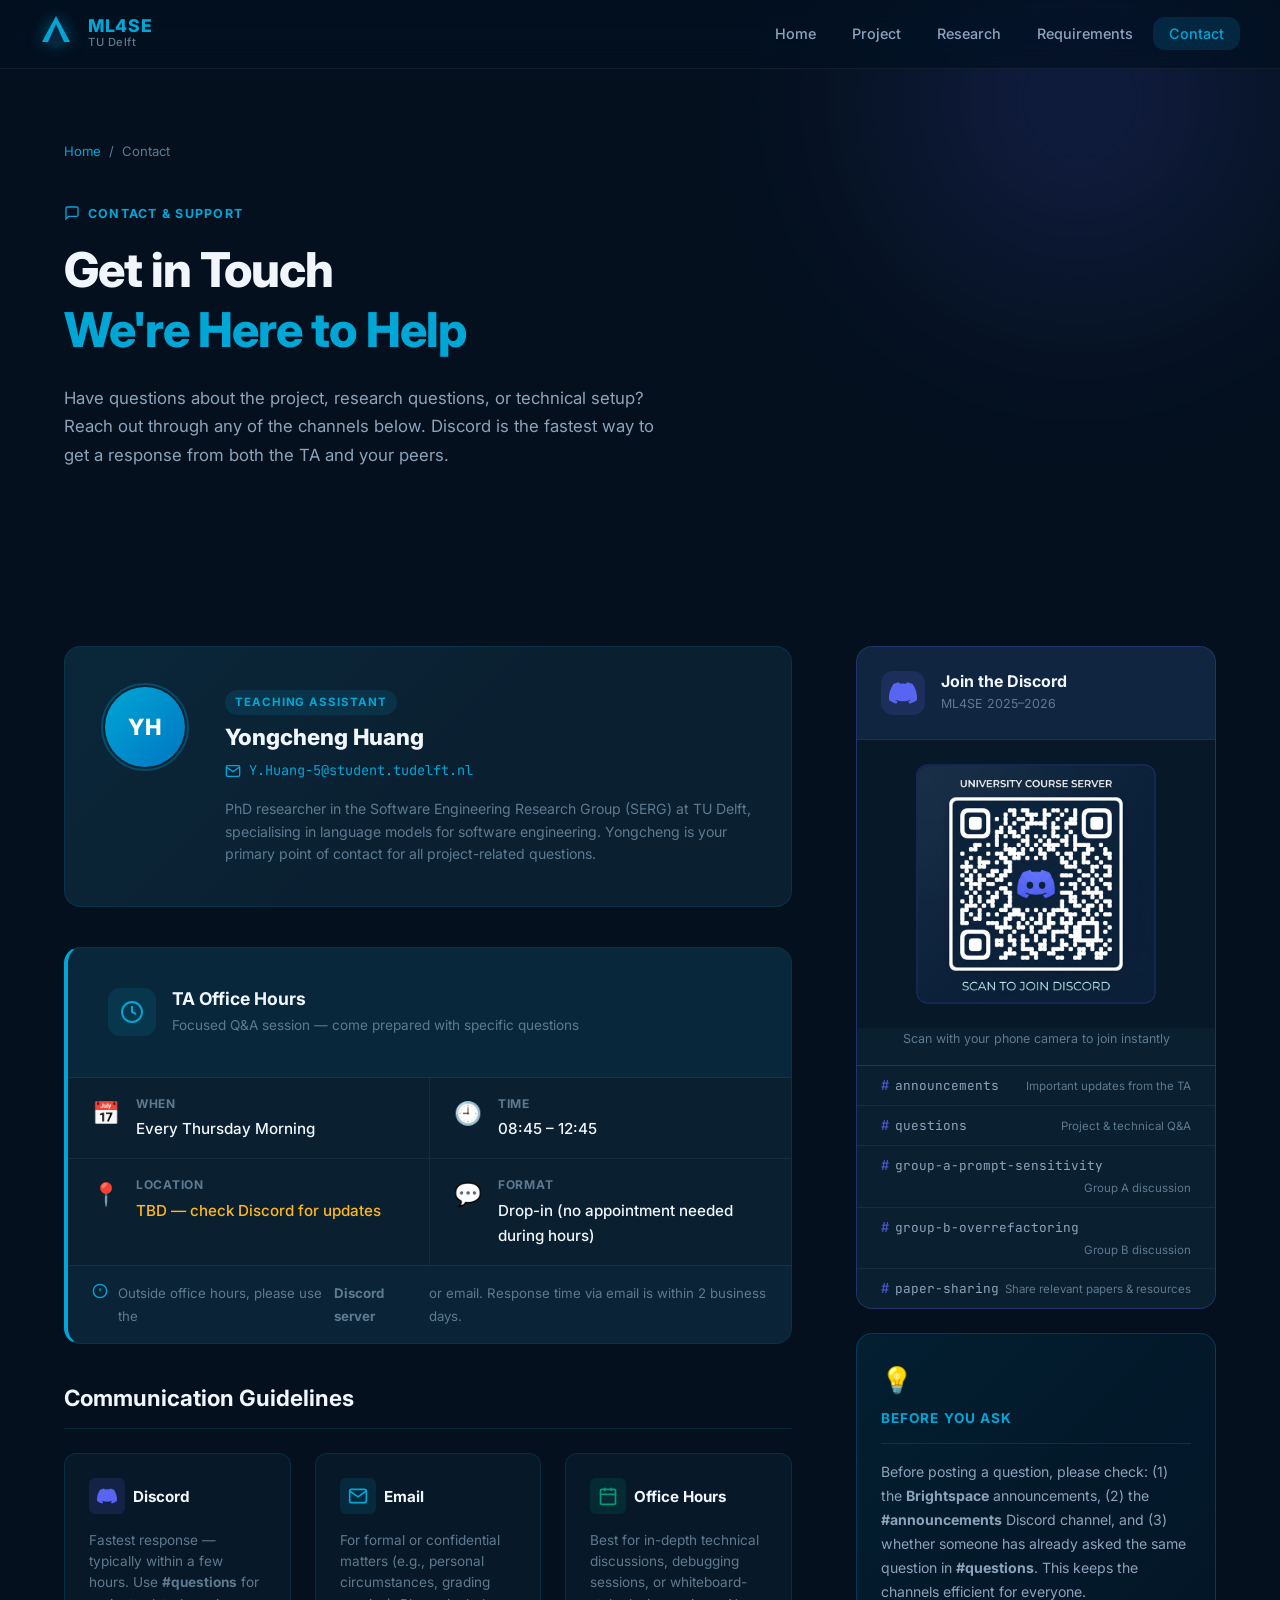
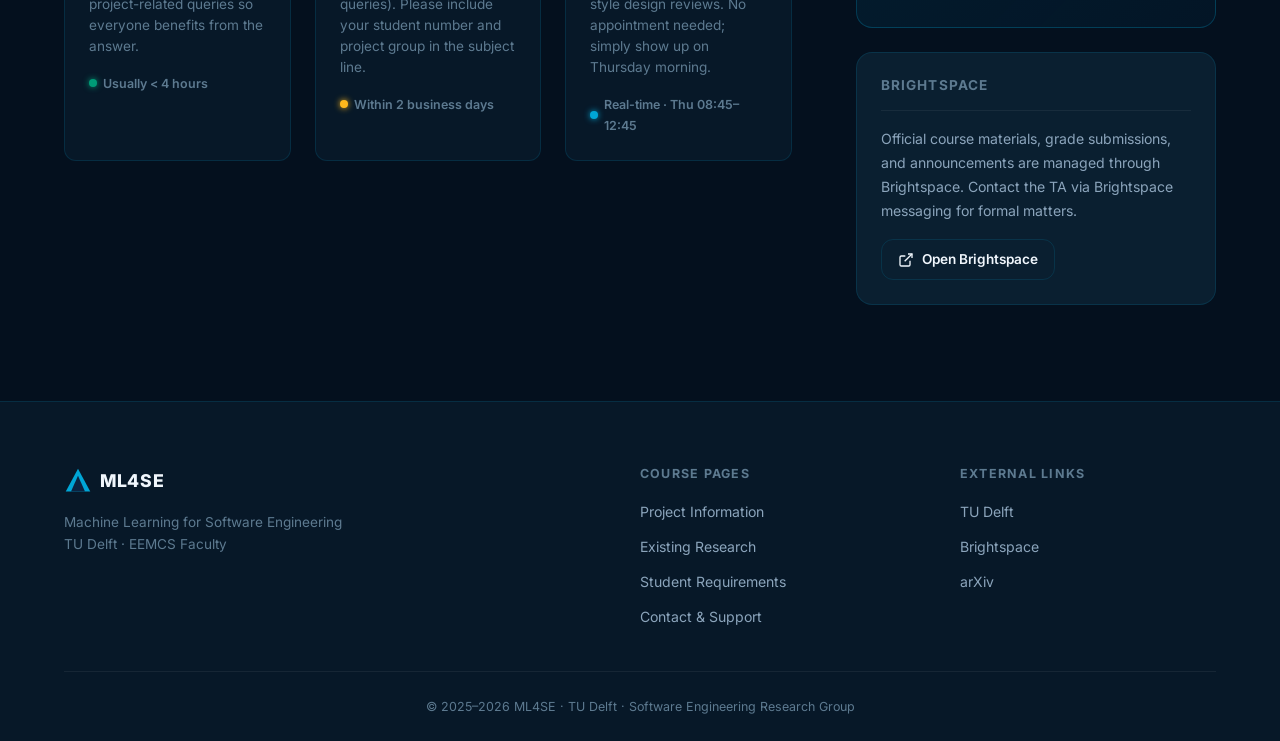
==== contact.html @ 3716a341 "modify project details Add detailed information to the projects." ====
<!DOCTYPE html>
<html lang="en">

<head>
    <meta charset="UTF-8" />
    <meta name="viewport" content="width=device-width, initial-scale=1.0" />
    <title>Contact & Support – ML4SE | TU Delft</title>
    <meta name="description"
        content="Contact information for the ML4SE course TA at TU Delft. Office hours, Discord community, and support channels." />
    <link rel="preconnect" href="https://fonts.googleapis.com" />
    <link rel="preconnect" href="https://fonts.gstatic.com" crossorigin />
    <link
        href="https://fonts.googleapis.com/css2?family=Inter:wght@300;400;500;600;700;800&family=JetBrains+Mono:wght@400;500&display=swap"
        rel="stylesheet" />
    <link rel="stylesheet" href="style.css" />
</head>

<body>

    <!-- Navigation -->
    <nav class="navbar" id="navbar">
        <div class="nav-container">
            <a href="index.html" class="nav-brand">
                <div class="nav-logo">
                    <svg width="32" height="32" viewBox="0 0 32 32" fill="none">
                        <polygon points="16,2 30,28 2,28" fill="#00A6D6" />
                        <polygon points="16,10 24,28 8,28" fill="#0C2340" />
                    </svg>
                </div>
                <div class="nav-brand-text">
                    <span class="nav-title">ML4SE</span>
                    <span class="nav-subtitle">TU Delft</span>
                </div>
            </a>
            <ul class="nav-links">
                <li><a href="index.html" class="nav-link" id="nav-home">Home</a></li>
                <li><a href="project.html" class="nav-link" id="nav-project">Project</a></li>
                <li><a href="research.html" class="nav-link" id="nav-research">Research</a></li>
                <li><a href="requirements.html" class="nav-link" id="nav-requirements">Requirements</a></li>
                <li><a href="contact.html" class="nav-link active" id="nav-contact">Contact</a></li>
            </ul>
            <button class="nav-toggle" id="navToggle" aria-label="Toggle navigation">
                <span></span><span></span><span></span>
            </button>
        </div>
    </nav>

    <!-- Page Hero -->
    <section class="page-hero page-hero-contact">
        <div class="page-hero-bg">
            <div class="hero-glow hero-glow-1"></div>
        </div>
        <div class="container">
            <div class="breadcrumb">
                <a href="index.html">Home</a>
                <span>/</span>
                <span>Contact</span>
            </div>
            <div class="page-hero-content">
                <div class="page-hero-tag">
                    <svg width="16" height="16" viewBox="0 0 24 24" fill="none" stroke="currentColor" stroke-width="2">
                        <path d="M21 15a2 2 0 0 1-2 2H7l-4 4V5a2 2 0 0 1 2-2h14a2 2 0 0 1 2 2z" />
                    </svg>
                    Contact &amp; Support
                </div>
                <h1>Get in Touch<br /><span class="accent">We're Here to Help</span></h1>
                <p>Have questions about the project, research questions, or technical setup? Reach out through any of
                    the channels below. Discord is the fastest way to get a response from both the TA and your peers.
                </p>
            </div>
        </div>
    </section>

    <!-- Contact Content -->
    <section class="section">
        <div class="container">
            <div class="contact-layout">

                <!-- Left: TA Card + Discord -->
                <div class="contact-main">

                    <!-- TA Profile Card -->
                    <div class="ta-card" id="ta-card">
                        <div class="ta-card-inner">
                            <div class="ta-avatar" id="ta-avatar">
                                <span class="ta-avatar-initials">YH</span>
                                <div class="ta-avatar-ring"></div>
                            </div>
                            <div class="ta-info">
                                <div class="ta-role-badge">Teaching Assistant</div>
                                <h2 class="ta-name">Yongcheng Huang</h2>
                                <a href="mailto:Y.Huang-5@student.tudelft.nl" class="ta-email" id="ta-email">
                                    <svg width="16" height="16" viewBox="0 0 24 24" fill="none" stroke="currentColor"
                                        stroke-width="2">
                                        <path
                                            d="M4 4h16c1.1 0 2 .9 2 2v12c0 1.1-.9 2-2 2H4c-1.1 0-2-.9-2-2V6c0-1.1.9-2 2-2z" />
                                        <polyline points="22,6 12,13 2,6" />
                                    </svg>
                                    Y.Huang-5@student.tudelft.nl
                                </a>
                                <p class="ta-bio">PhD researcher in the Software Engineering Research Group (SERG) at TU
                                    Delft, specialising in language models for software engineering. Yongcheng is your
                                    primary point of contact for all project-related questions.</p>
                            </div>
                        </div>
                    </div>

                    <!-- Office Hours Block -->
                    <div class="office-hours-card" id="office-hours">
                        <div class="oh-header">
                            <div class="oh-icon">
                                <svg width="24" height="24" viewBox="0 0 24 24" fill="none" stroke="currentColor"
                                    stroke-width="2">
                                    <circle cx="12" cy="12" r="10" />
                                    <polyline points="12 6 12 12 16 14" />
                                </svg>
                            </div>
                            <div>
                                <h3>TA Office Hours</h3>
                                <p class="oh-subtitle">Focused Q&amp;A session — come prepared with specific questions
                                </p>
                            </div>
                        </div>
                        <div class="oh-details">
                            <div class="oh-detail-item" id="oh-day">
                                <div class="oh-detail-icon">📅</div>
                                <div class="oh-detail-body">
                                    <strong>When</strong>
                                    <span>Every Thursday Morning</span>
                                </div>
                            </div>
                            <div class="oh-detail-item" id="oh-time">
                                <div class="oh-detail-icon">🕘</div>
                                <div class="oh-detail-body">
                                    <strong>Time</strong>
                                    <span>08:45 – 12:45</span>
                                </div>
                            </div>
                            <div class="oh-detail-item" id="oh-location">
                                <div class="oh-detail-icon">📍</div>
                                <div class="oh-detail-body">
                                    <strong>Location</strong>
                                    <span class="oh-tbd">TBD — check Discord for updates</span>
                                </div>
                            </div>
                            <div class="oh-detail-item" id="oh-format">
                                <div class="oh-detail-icon">💬</div>
                                <div class="oh-detail-body">
                                    <strong>Format</strong>
                                    <span>Drop-in (no appointment needed during hours)</span>
                                </div>
                            </div>
                        </div>
                        <div class="oh-note">
                            <svg width="16" height="16" viewBox="0 0 24 24" fill="none" stroke="currentColor"
                                stroke-width="2">
                                <circle cx="12" cy="12" r="10" />
                                <line x1="12" y1="8" x2="12" y2="12" />
                                <line x1="12" y1="16" x2="12.01" y2="16" />
                            </svg>
                            Outside office hours, please use the <strong>Discord server</strong> or email. Response time
                            via email is within 2 business days.
                        </div>
                    </div>

                    <!-- Response Expectations -->
                    <div class="content-block" id="response-policy">
                        <h2>Communication Guidelines</h2>
                        <div class="comm-grid">
                            <div class="comm-item" id="comm-discord">
                                <div class="comm-item-header">
                                    <div class="comm-icon comm-icon-discord">
                                        <svg width="20" height="20" viewBox="0 0 24 24" fill="currentColor">
                                            <path
                                                d="M20.317 4.37a19.791 19.791 0 0 0-4.885-1.515.074.074 0 0 0-.079.037c-.21.375-.444.864-.608 1.25a18.27 18.27 0 0 0-5.487 0 12.64 12.64 0 0 0-.617-1.25.077.077 0 0 0-.079-.037A19.736 19.736 0 0 0 3.677 4.37a.07.07 0 0 0-.032.027C.533 9.046-.32 13.58.099 18.057a.082.082 0 0 0 .031.057 19.9 19.9 0 0 0 5.993 3.03.078.078 0 0 0 .084-.028 14.09 14.09 0 0 0 1.226-1.994.076.076 0 0 0-.041-.106 13.107 13.107 0 0 1-1.872-.892.077.077 0 0 1-.008-.128 10.2 10.2 0 0 0 .372-.292.074.074 0 0 1 .077-.01c3.928 1.793 8.18 1.793 12.062 0a.074.074 0 0 1 .078.01c.12.098.246.198.373.292a.077.077 0 0 1-.006.127 12.299 12.299 0 0 1-1.873.892.077.077 0 0 0-.041.107c.36.698.772 1.362 1.225 1.993a.076.076 0 0 0 .084.028 19.839 19.839 0 0 0 6.002-3.03.077.077 0 0 0 .032-.054c.5-5.177-.838-9.674-3.549-13.66a.061.061 0 0 0-.031-.03z" />
                                        </svg>
                                    </div>
                                    <h4>Discord</h4>
                                </div>
                                <p>Fastest response — typically within a few hours. Use <strong>#questions</strong> for
                                    project-related queries so everyone benefits from the answer.</p>
                                <div class="comm-response-time">
                                    <span class="response-dot response-dot-green"></span> Usually &lt; 4 hours
                                </div>
                            </div>
                            <div class="comm-item" id="comm-email">
                                <div class="comm-item-header">
                                    <div class="comm-icon comm-icon-email">
                                        <svg width="20" height="20" viewBox="0 0 24 24" fill="none"
                                            stroke="currentColor" stroke-width="2">
                                            <path
                                                d="M4 4h16c1.1 0 2 .9 2 2v12c0 1.1-.9 2-2 2H4c-1.1 0-2-.9-2-2V6c0-1.1.9-2 2-2z" />
                                            <polyline points="22,6 12,13 2,6" />
                                        </svg>
                                    </div>
                                    <h4>Email</h4>
                                </div>
                                <p>For formal or confidential matters (e.g., personal circumstances, grading queries).
                                    Please include your student number and project group in the subject line.</p>
                                <div class="comm-response-time">
                                    <span class="response-dot response-dot-yellow"></span> Within 2 business days
                                </div>
                            </div>
                            <div class="comm-item" id="comm-officehours">
                                <div class="comm-item-header">
                                    <div class="comm-icon comm-icon-office">
                                        <svg width="20" height="20" viewBox="0 0 24 24" fill="none"
                                            stroke="currentColor" stroke-width="2">
                                            <rect x="3" y="4" width="18" height="18" rx="2" ry="2" />
                                            <line x1="16" y1="2" x2="16" y2="6" />
                                            <line x1="8" y1="2" x2="8" y2="6" />
                                            <line x1="3" y1="10" x2="21" y2="10" />
                                        </svg>
                                    </div>
                                    <h4>Office Hours</h4>
                                </div>
                                <p>Best for in-depth technical discussions, debugging sessions, or whiteboard-style
                                    design reviews. No appointment needed; simply show up on Thursday morning.</p>
                                <div class="comm-response-time">
                                    <span class="response-dot response-dot-cyan"></span> Real-time · Thu 08:45–12:45
                                </div>
                            </div>
                        </div>
                    </div>

                </div>

                <!-- Right: Discord QR + Sidebar info -->
                <aside class="contact-sidebar">

                    <!-- Discord QR -->
                    <div class="discord-card" id="discord-card">
                        <div class="discord-card-header">
                            <div class="discord-logo-wrap">
                                <svg width="28" height="28" viewBox="0 0 24 24" fill="#5865F2">
                                    <path
                                        d="M20.317 4.37a19.791 19.791 0 0 0-4.885-1.515.074.074 0 0 0-.079.037c-.21.375-.444.864-.608 1.25a18.27 18.27 0 0 0-5.487 0 12.64 12.64 0 0 0-.617-1.25.077.077 0 0 0-.079-.037A19.736 19.736 0 0 0 3.677 4.37a.07.07 0 0 0-.032.027C.533 9.046-.32 13.58.099 18.057a.082.082 0 0 0 .031.057 19.9 19.9 0 0 0 5.993 3.03.078.078 0 0 0 .084-.028 14.09 14.09 0 0 0 1.226-1.994.076.076 0 0 0-.041-.106 13.107 13.107 0 0 1-1.872-.892.077.077 0 0 1-.008-.128 10.2 10.2 0 0 0 .372-.292.074.074 0 0 1 .077-.01c3.928 1.793 8.18 1.793 12.062 0a.074.074 0 0 1 .078.01c.12.098.246.198.373.292a.077.077 0 0 1-.006.127 12.299 12.299 0 0 1-1.873.892.077.077 0 0 0-.041.107c.36.698.772 1.362 1.225 1.993a.076.076 0 0 0 .084.028 19.839 19.839 0 0 0 6.002-3.03.077.077 0 0 0 .032-.054c.5-5.177-.838-9.674-3.549-13.66a.061.061 0 0 0-.031-.03z" />
                                </svg>
                            </div>
                            <div>
                                <h4>Join the Discord</h4>
                                <p>ML4SE 2025–2026</p>
                            </div>
                        </div>
                        <div class="discord-qr-wrap">
                            <img src="discord_qr.png" alt="Discord server QR code — scan to join the ML4SE community"
                                class="discord-qr-img" id="discord-qr" />
                        </div>
                        <p class="discord-qr-caption">Scan with your phone camera to join instantly</p>
                        <div class="discord-channels">
                            <div class="dc-channel" id="dc-announcements">
                                <span class="dc-hash">#</span>announcements
                                <span class="dc-desc">Important updates from the TA</span>
                            </div>
                            <div class="dc-channel" id="dc-questions">
                                <span class="dc-hash">#</span>questions
                                <span class="dc-desc">Project &amp; technical Q&amp;A</span>
                            </div>
                            <div class="dc-channel" id="dc-groupa">
                                <span class="dc-hash">#</span>group-a-prompt-sensitivity
                                <span class="dc-desc">Group A discussion</span>
                            </div>
                            <div class="dc-channel" id="dc-groupb">
                                <span class="dc-hash">#</span>group-b-overrefactoring
                                <span class="dc-desc">Group B discussion</span>
                            </div>
                            <div class="dc-channel" id="dc-papers">
                                <span class="dc-hash">#</span>paper-sharing
                                <span class="dc-desc">Share relevant papers &amp; resources</span>
                            </div>
                        </div>
                    </div>

                    <!-- Quick tips -->
                    <div class="sidebar-card sidebar-tip" id="contact-tip">
                        <div class="tip-icon">💡</div>
                        <h4>Before You Ask</h4>
                        <p>Before posting a question, please check: (1) the <strong>Brightspace</strong> announcements,
                            (2) the <strong>#announcements</strong> Discord channel, and (3) whether someone has already
                            asked the same question in <strong>#questions</strong>. This keeps the channels efficient
                            for everyone.</p>
                    </div>

                    <div class="sidebar-card" id="brightspace-card">
                        <h4>Brightspace</h4>
                        <p style="font-size:0.88rem; color:var(--text-secondary); margin-bottom: var(--spacing-md);">
                            Official course materials, grade submissions, and announcements are managed through
                            Brightspace. Contact the TA via Brightspace messaging for formal matters.</p>
                        <a href="https://brightspace.tudelft.nl" target="_blank" rel="noopener"
                            class="btn btn-secondary" style="display:inline-flex; font-size:0.85rem; padding: 8px 16px;"
                            id="brightspace-link">
                            <svg width="16" height="16" viewBox="0 0 24 24" fill="none" stroke="currentColor"
                                stroke-width="2">
                                <path d="M18 13v6a2 2 0 0 1-2 2H5a2 2 0 0 1-2-2V8a2 2 0 0 1 2-2h6" />
                                <polyline points="15 3 21 3 21 9" />
                                <line x1="10" y1="14" x2="21" y2="3" />
                            </svg>
                            Open Brightspace
                        </a>
                    </div>

                </aside>
            </div>
        </div>
    </section>

    <!-- Footer -->
    <footer class="footer">
        <div class="container">
            <div class="footer-grid">
                <div class="footer-brand">
                    <div class="footer-logo">
                        <svg width="28" height="28" viewBox="0 0 32 32" fill="none">
                            <polygon points="16,2 30,28 2,28" fill="#00A6D6" />
                            <polygon points="16,10 24,28 8,28" fill="#0C2340" />
                        </svg>
                        <span>ML4SE</span>
                    </div>
                    <p>Machine Learning for Software Engineering<br />TU Delft · EEMCS Faculty</p>
                </div>
                <div class="footer-links">
                    <h4>Course Pages</h4>
                    <ul>
                        <li><a href="project.html">Project Information</a></li>
                        <li><a href="research.html">Existing Research</a></li>
                        <li><a href="requirements.html">Student Requirements</a></li>
                        <li><a href="contact.html">Contact &amp; Support</a></li>
                    </ul>
                </div>
                <div class="footer-links">
                    <h4>External Links</h4>
                    <ul>
                        <li><a href="https://www.tudelft.nl" target="_blank" rel="noopener">TU Delft</a></li>
                        <li><a href="https://brightspace.tudelft.nl" target="_blank" rel="noopener">Brightspace</a></li>
                        <li><a href="https://arxiv.org" target="_blank" rel="noopener">arXiv</a></li>
                    </ul>
                </div>
            </div>
            <div class="footer-bottom">
                <p>© 2025–2026 ML4SE · TU Delft · Software Engineering Research Group</p>
            </div>
        </div>
    </footer>

    <script src="main.js"></script>
</body>

</html>
---- style.css ----
/* ===========================
   TU Delft ML4SE – style.css
   =========================== */

/* ── Design Tokens ─────────── */
:root {
  /* TU Delft Official Palette */
  --tudelft-cyan: #00A6D6;
  --tudelft-dark-blue: #0C2340;
  --tudelft-royal-blue: #0076C2;
  --tudelft-turquoise: #00B8C8;
  --tudelft-green: #009B77;
  --tudelft-red: #E03C31;
  --tudelft-yellow: #FFB81C;
  --tudelft-dark-grey: #5C5C5C;
  --tudelft-orange: #EC6842;

  /* UI Colours */
  --bg-primary: #04101e;
  --bg-secondary: #071828;
  --bg-card: #0a1f30;
  --bg-card-hover: #0e2840;
  --bg-alt: #061522;

  --border: rgba(0, 166, 214, 0.15);
  --border-light: rgba(255, 255, 255, 0.06);

  --text-primary: #f0f6fc;
  --text-secondary: #8ba4bb;
  --text-muted: #5d7a90;

  /* Shadows & Glows */
  --glow-cyan: 0 0 40px rgba(0, 166, 214, 0.25);
  --glow-blue: 0 0 30px rgba(0, 118, 194, 0.2);
  --shadow-card: 0 4px 32px rgba(0, 0, 0, 0.4);
  --shadow-hover: 0 8px 48px rgba(0, 0, 0, 0.5);

  /* Spacing */
  --spacing-xs: 4px;
  --spacing-sm: 8px;
  --spacing-md: 16px;
  --spacing-lg: 24px;
  --spacing-xl: 40px;
  --spacing-2xl: 64px;
  --spacing-3xl: 96px;

  /* Typography */
  --font-body: 'Inter', system-ui, sans-serif;
  --font-mono: 'JetBrains Mono', 'Fira Code', monospace;

  /* Transitions */
  --transition: 0.25s cubic-bezier(0.4, 0, 0.2, 1);
  --transition-slow: 0.4s cubic-bezier(0.4, 0, 0.2, 1);

  /* Border Radius */
  --radius-sm: 6px;
  --radius-md: 12px;
  --radius-lg: 16px;
  --radius-xl: 24px;
}

/* ── Reset ─────────────────── */
*,
*::before,
*::after {
  box-sizing: border-box;
  margin: 0;
  padding: 0;
}

html {
  scroll-behavior: smooth;
}

body {
  font-family: var(--font-body);
  background-color: var(--bg-primary);
  color: var(--text-primary);
  line-height: 1.7;
  -webkit-font-smoothing: antialiased;
  overflow-x: hidden;
}

h1,
h2,
h3,
h4,
h5 {
  font-weight: 700;
  line-height: 1.25;
  color: var(--text-primary);
}

p {
  color: var(--text-secondary);
  margin-bottom: 1rem;
}

p:last-child {
  margin-bottom: 0;
}

a {
  color: var(--tudelft-cyan);
  text-decoration: none;
  transition: color var(--transition);
}

a:hover {
  color: var(--tudelft-turquoise);
}

code {
  font-family: var(--font-mono);
  background: rgba(0, 166, 214, 0.12);
  border: 1px solid rgba(0, 166, 214, 0.2);
  padding: 2px 6px;
  border-radius: var(--radius-sm);
  font-size: 0.85em;
  color: var(--tudelft-cyan);
}

img {
  max-width: 100%;
  display: block;
}

/* ── Layout Utilities ───────── */
.container {
  max-width: 1200px;
  margin: 0 auto;
  padding: 0 var(--spacing-lg);
}

.section {
  padding: var(--spacing-3xl) 0;
}

.section-alt {
  background: var(--bg-alt);
}

.section-header {
  text-align: center;
  margin-bottom: var(--spacing-2xl);
}

.section-header h2 {
  font-size: clamp(1.6rem, 3vw, 2.2rem);
  margin-bottom: var(--spacing-sm);
}

.section-header p {
  font-size: 1.05rem;
  max-width: 520px;
  margin: 0 auto;
}

.section-tag {
  display: inline-block;
  text-transform: uppercase;
  letter-spacing: 0.1em;
  font-size: 0.75rem;
  font-weight: 600;
  color: var(--tudelft-cyan);
  margin-bottom: var(--spacing-sm);
}

.accent {
  color: var(--tudelft-cyan);
}

/* ── Navbar ─────────────────── */
.navbar {
  position: fixed;
  top: 0;
  left: 0;
  right: 0;
  z-index: 1000;
  padding: 0 var(--spacing-lg);
  background: rgba(4, 16, 30, 0.7);
  backdrop-filter: blur(16px) saturate(1.4);
  border-bottom: 1px solid var(--border-light);
  transition: background var(--transition), box-shadow var(--transition);
}

.navbar.scrolled {
  background: rgba(4, 16, 30, 0.95);
  box-shadow: 0 2px 24px rgba(0, 0, 0, 0.4);
}

.nav-container {
  max-width: 1200px;
  margin: 0 auto;
  display: flex;
  align-items: center;
  justify-content: space-between;
  height: 68px;
}

.nav-brand {
  display: flex;
  align-items: center;
  gap: var(--spacing-md);
  text-decoration: none;
}

.nav-logo svg {
  filter: drop-shadow(0 0 8px rgba(0, 166, 214, 0.5));
}

.nav-brand-text {
  display: flex;
  flex-direction: column;
}

.nav-title {
  font-size: 1.1rem;
  font-weight: 800;
  color: var(--tudelft-cyan);
  letter-spacing: 0.04em;
  line-height: 1;
}

.nav-subtitle {
  font-size: 0.7rem;
  font-weight: 500;
  color: var(--text-muted);
  letter-spacing: 0.05em;
  line-height: 1.4;
}

.nav-links {
  display: flex;
  align-items: center;
  gap: var(--spacing-xs);
  list-style: none;
}

.nav-link {
  padding: 8px 16px;
  border-radius: var(--radius-md);
  font-size: 0.9rem;
  font-weight: 500;
  color: var(--text-secondary);
  transition: all var(--transition);
  text-decoration: none;
  position: relative;
}

.nav-link:hover {
  color: var(--text-primary);
  background: rgba(0, 166, 214, 0.1);
}

.nav-link.active {
  color: var(--tudelft-cyan);
  background: rgba(0, 166, 214, 0.15);
}

.nav-toggle {
  display: none;
  flex-direction: column;
  gap: 5px;
  background: none;
  border: none;
  cursor: pointer;
  padding: 4px;
}

.nav-toggle span {
  display: block;
  width: 24px;
  height: 2px;
  background: var(--text-primary);
  border-radius: 2px;
  transition: all var(--transition);
}

/* ── Hero Section ───────────── */
.hero {
  position: relative;
  min-height: 100vh;
  display: flex;
  align-items: center;
  padding: 120px 0 80px;
  overflow: hidden;
}

.hero-bg {
  position: absolute;
  inset: 0;
  pointer-events: none;
}

.hero-grid {
  position: absolute;
  inset: 0;
  background-image:
    linear-gradient(rgba(0, 166, 214, 0.04) 1px, transparent 1px),
    linear-gradient(90deg, rgba(0, 166, 214, 0.04) 1px, transparent 1px);
  background-size: 48px 48px;
  mask-image: radial-gradient(ellipse 80% 80% at 50% 50%, black 30%, transparent 100%);
}

.hero-glow {
  position: absolute;
  border-radius: 50%;
  filter: blur(80px);
  opacity: 0.35;
  animation: heroFloat 8s ease-in-out infinite;
}

.hero-glow-1 {
  width: 600px;
  height: 600px;
  background: radial-gradient(circle, var(--tudelft-cyan), transparent 70%);
  top: -200px;
  right: -100px;
}

.hero-glow-2 {
  width: 400px;
  height: 400px;
  background: radial-gradient(circle, var(--tudelft-royal-blue), transparent 70%);
  bottom: 0;
  left: -100px;
  animation-delay: -4s;
}

@keyframes heroFloat {

  0%,
  100% {
    transform: translateY(0) scale(1);
  }

  50% {
    transform: translateY(-30px) scale(1.05);
  }
}

/* Hero inner row – text left, code window right */
.hero-inner {
  position: relative;
  z-index: 2;
  width: 100%;
  max-width: 1200px;
  margin: 0 auto;
  padding: 0 var(--spacing-lg);
  display: flex;
  align-items: center;
  gap: var(--spacing-2xl);
}

.hero-content {
  flex: 0 0 auto;
  width: min(520px, 50%);
  position: relative;
  z-index: 2;
}

.hero-badge {
  display: inline-flex;
  align-items: center;
  gap: 8px;
  padding: 6px 14px;
  border-radius: 100px;
  border: 1px solid var(--border);
  background: rgba(0, 166, 214, 0.08);
  font-size: 0.8rem;
  font-weight: 500;
  color: var(--tudelft-cyan);
  margin-bottom: var(--spacing-lg);
}

.badge-dot {
  width: 6px;
  height: 6px;
  border-radius: 50%;
  background: var(--tudelft-cyan);
  box-shadow: 0 0 6px var(--tudelft-cyan);
  animation: pulse 2s infinite;
}

@keyframes pulse {

  0%,
  100% {
    opacity: 1;
    transform: scale(1);
  }

  50% {
    opacity: 0.6;
    transform: scale(1.3);
  }
}

.hero-title {
  font-size: clamp(2.4rem, 5vw, 3.6rem);
  font-weight: 800;
  line-height: 1.1;
  margin-bottom: var(--spacing-lg);
  letter-spacing: -0.02em;
}

.hero-title-accent {
  background: linear-gradient(135deg, var(--tudelft-cyan) 0%, var(--tudelft-turquoise) 100%);
  -webkit-background-clip: text;
  -webkit-text-fill-color: transparent;
  background-clip: text;
}

.hero-desc {
  font-size: 1.1rem;
  color: var(--text-secondary);
  margin-bottom: var(--spacing-xl);
  line-height: 1.8;
}

.hero-desc strong {
  color: var(--text-primary);
}

.hero-actions {
  display: flex;
  gap: var(--spacing-md);
  flex-wrap: wrap;
}

/* Buttons */
.btn {
  display: inline-flex;
  align-items: center;
  gap: 8px;
  padding: 12px 24px;
  border-radius: var(--radius-md);
  font-size: 0.9rem;
  font-weight: 600;
  cursor: pointer;
  border: none;
  transition: all var(--transition);
  text-decoration: none;
}

.btn-primary {
  background: var(--tudelft-cyan);
  color: var(--tudelft-dark-blue);
}

.btn-primary:hover {
  background: var(--tudelft-turquoise);
  color: var(--tudelft-dark-blue);
  box-shadow: 0 4px 20px rgba(0, 166, 214, 0.4);
  transform: translateY(-2px);
}

.btn-secondary {
  background: transparent;
  color: var(--text-primary);
  border: 1px solid var(--border);
}

.btn-secondary:hover {
  border-color: var(--tudelft-cyan);
  color: var(--tudelft-cyan);
  background: rgba(0, 166, 214, 0.08);
  transform: translateY(-2px);
}

/* Hero Visual */
.hero-visual {
  flex: 1 1 auto;
  min-width: 0;
  max-width: 520px;
  position: relative;
  z-index: 2;
}

.code-window {
  background: var(--bg-card);
  border: 1px solid var(--border);
  border-radius: var(--radius-lg);
  overflow: hidden;
  box-shadow: var(--shadow-card), var(--glow-cyan);
  animation: codeFloat 6s ease-in-out infinite;
}

@keyframes codeFloat {

  0%,
  100% {
    transform: translateY(0);
  }

  50% {
    transform: translateY(-12px);
  }
}

.code-header {
  display: flex;
  align-items: center;
  gap: 8px;
  padding: 12px 16px;
  background: rgba(0, 0, 0, 0.3);
  border-bottom: 1px solid var(--border-light);
}

.dot {
  width: 10px;
  height: 10px;
  border-radius: 50%;
}

.dot.red {
  background: #E03C31;
}

.dot.yellow {
  background: #FFB81C;
}

.dot.green {
  background: #009B77;
}

.code-title {
  font-family: var(--font-mono);
  font-size: 0.78rem;
  color: var(--text-muted);
  margin-left: 4px;
}

.code-body {
  font-family: var(--font-mono);
  font-size: 0.82rem;
  padding: var(--spacing-lg);
  line-height: 1.8;
  color: var(--text-secondary);
  white-space: pre;
  overflow-x: auto;
}

.code-body .kw {
  color: #79c0ff;
}

.code-body .fn {
  color: #d2a8ff;
}

.code-body .cls {
  color: #ffa657;
}

.code-body .str {
  color: #a5d6a7;
}

.code-body .comment {
  color: #6e7f8d;
  font-style: italic;
}

.hero-scroll {
  position: absolute;
  bottom: 40px;
  left: 50%;
  transform: translateX(-50%);
  display: flex;
  flex-direction: column;
  align-items: center;
  gap: 8px;
  font-size: 0.75rem;
  color: var(--text-muted);
  z-index: 2;
  opacity: 0;
  animation: fadeInUp 1s 1.5s forwards;
}

@keyframes fadeInUp {
  from {
    opacity: 0;
    transform: translateX(-50%) translateY(10px);
  }

  to {
    opacity: 1;
    transform: translateX(-50%) translateY(0);
  }
}

.scroll-arrow {
  width: 1px;
  height: 32px;
  background: linear-gradient(to bottom, var(--tudelft-cyan), transparent);
  animation: arrowBounce 1.5s ease-in-out infinite;
}

@keyframes arrowBounce {

  0%,
  100% {
    transform: translateY(0);
    opacity: 1;
  }

  50% {
    transform: translateY(6px);
    opacity: 0.5;
  }
}

/* ── Cards Grid ─────────────── */
.cards-grid {
  display: grid;
  grid-template-columns: repeat(3, 1fr);
  gap: var(--spacing-lg);
}

.card {
  background: var(--bg-card);
  border: 1px solid var(--border);
  border-radius: var(--radius-lg);
  padding: var(--spacing-xl);
  display: flex;
  flex-direction: column;
  gap: var(--spacing-lg);
  text-decoration: none;
  color: inherit;
  transition: all var(--transition);
  position: relative;
  overflow: hidden;
}

.card::before {
  content: '';
  position: absolute;
  inset: 0;
  background: linear-gradient(135deg, rgba(0, 166, 214, 0.05) 0%, transparent 60%);
  opacity: 0;
  transition: opacity var(--transition);
}

.card-hover:hover {
  border-color: rgba(0, 166, 214, 0.4);
  transform: translateY(-4px);
  box-shadow: var(--shadow-hover), 0 0 30px rgba(0, 166, 214, 0.15);
}

.card-hover:hover::before {
  opacity: 1;
}

.card-icon {
  width: 56px;
  height: 56px;
  border-radius: var(--radius-md);
  display: flex;
  align-items: center;
  justify-content: center;
  flex-shrink: 0;
}

.card-icon-cyan {
  background: rgba(0, 166, 214, 0.15);
  color: var(--tudelft-cyan);
}

.card-icon-blue {
  background: rgba(0, 118, 194, 0.15);
  color: var(--tudelft-royal-blue);
}

.card-icon-green {
  background: rgba(0, 155, 119, 0.15);
  color: var(--tudelft-green);
}

.card-content h3 {
  font-size: 1.15rem;
  margin-bottom: 8px;
}

.card-content p {
  color: var(--text-secondary);
  font-size: 0.9rem;
}

.card-arrow {
  margin-top: auto;
  color: var(--text-muted);
  transition: all var(--transition);
}

.card:hover .card-arrow {
  color: var(--tudelft-cyan);
  transform: translateX(4px);
}

/* ── Stats Banner ───────────── */
.stats-banner {
  background: linear-gradient(135deg, var(--tudelft-dark-blue) 0%, rgba(0, 118, 194, 0.5) 100%);
  border-top: 1px solid var(--border);
  border-bottom: 1px solid var(--border);
  padding: var(--spacing-xl) 0;
}

.stats-grid {
  display: flex;
  align-items: center;
  justify-content: center;
  gap: var(--spacing-2xl);
}

.stat-item {
  text-align: center;
}

.stat-num {
  font-size: clamp(1.8rem, 4vw, 2.8rem);
  font-weight: 800;
  color: var(--tudelft-cyan);
  font-family: var(--font-mono);
  line-height: 1;
  margin-bottom: 4px;
}

.stat-label {
  font-size: 0.8rem;
  font-weight: 500;
  color: var(--text-muted);
  text-transform: uppercase;
  letter-spacing: 0.08em;
}

.stat-divider {
  width: 1px;
  height: 48px;
  background: var(--border);
}

/* ── About Section ──────────── */
.about-grid {
  display: grid;
  grid-template-columns: 1fr 1fr;
  gap: var(--spacing-2xl);
  align-items: center;
}

.about-text h2 {
  font-size: clamp(1.6rem, 3vw, 2.2rem);
  margin-bottom: var(--spacing-lg);
}

.about-highlights {
  display: flex;
  flex-direction: column;
  gap: var(--spacing-lg);
  margin-top: var(--spacing-xl);
}

.highlight-item {
  display: flex;
  gap: var(--spacing-md);
  align-items: flex-start;
}

.highlight-icon {
  font-size: 1.4rem;
  flex-shrink: 0;
}

.highlight-item strong {
  display: block;
  margin-bottom: 2px;
  color: var(--text-primary);
}

.highlight-item p {
  font-size: 0.9rem;
  margin: 0;
  color: var(--text-muted);
}

.pipeline-card {
  background: var(--bg-card);
  border: 1px solid var(--border);
  border-radius: var(--radius-lg);
  padding: var(--spacing-xl);
  box-shadow: var(--glow-cyan);
}

.pipeline-title {
  font-size: 0.75rem;
  font-weight: 700;
  text-transform: uppercase;
  letter-spacing: 0.1em;
  color: var(--tudelft-cyan);
  margin-bottom: var(--spacing-lg);
}

.pipeline-steps {
  display: flex;
  flex-direction: column;
  gap: 0;
}

.pipeline-step {
  display: flex;
  align-items: center;
  gap: var(--spacing-md);
  padding: 14px var(--spacing-md);
  border-radius: var(--radius-md);
  transition: background var(--transition);
}

.pipeline-step:hover {
  background: rgba(0, 166, 214, 0.07);
}

.step-num {
  font-family: var(--font-mono);
  font-size: 1.2rem;
  font-weight: 700;
  color: var(--tudelft-cyan);
  width: 36px;
  flex-shrink: 0;
}

.step-content {
  display: flex;
  flex-direction: column;
  gap: 2px;
}

.step-content strong {
  font-size: 0.95rem;
  color: var(--text-primary);
}

.step-content span {
  font-size: 0.82rem;
  color: var(--text-muted);
}

.pipeline-arrow {
  text-align: center;
  color: var(--text-muted);
  font-size: 1.2rem;
  padding: 2px 0 2px 52px;
  line-height: 1;
}

/* ── Page Hero ──────────────── */
.page-hero {
  padding: 140px 0 80px;
  position: relative;
  overflow: hidden;
}

.page-hero-bg {
  position: absolute;
  inset: 0;
  pointer-events: none;
}

.page-hero-project .hero-glow-1 {
  background: radial-gradient(circle, var(--tudelft-cyan), transparent 70%);
  top: -200px;
  right: -100px;
  opacity: 0.3;
}

.page-hero-research .hero-glow-1 {
  background: radial-gradient(circle, var(--tudelft-royal-blue), transparent 70%);
  top: -200px;
  right: -100px;
  opacity: 0.3;
}

.page-hero-requirements .hero-glow-1 {
  background: radial-gradient(circle, var(--tudelft-green), transparent 70%);
  top: -200px;
  right: -100px;
  opacity: 0.25;
}

.page-hero-contact .hero-glow-1 {
  background: radial-gradient(circle, #5865F2, transparent 70%);
  top: -200px;
  right: -100px;
  opacity: 0.2;
}

/* ── Contact Layout ─────────── */
.contact-layout {
  display: grid;
  grid-template-columns: 1fr 360px;
  gap: var(--spacing-2xl);
  align-items: flex-start;
}

.contact-main {
  display: flex;
  flex-direction: column;
  gap: var(--spacing-xl);
}

.contact-sidebar {
  display: flex;
  flex-direction: column;
  gap: var(--spacing-lg);
  position: sticky;
  top: 100px;
}

/* ── TA Card ─────────────────── */
.ta-card {
  background: var(--bg-card);
  border: 1px solid var(--border);
  border-radius: var(--radius-lg);
  padding: var(--spacing-xl);
  position: relative;
  overflow: hidden;
}

.ta-card::before {
  content: '';
  position: absolute;
  inset: 0;
  background: linear-gradient(135deg, rgba(0, 166, 214, 0.06) 0%, transparent 60%);
  pointer-events: none;
}

.ta-card-inner {
  display: flex;
  gap: var(--spacing-xl);
  align-items: flex-start;
  position: relative;
}

.ta-avatar {
  width: 80px;
  height: 80px;
  border-radius: 50%;
  background: linear-gradient(135deg, var(--tudelft-cyan), var(--tudelft-royal-blue));
  display: flex;
  align-items: center;
  justify-content: center;
  flex-shrink: 0;
  position: relative;
}

.ta-avatar-initials {
  font-size: 1.4rem;
  font-weight: 800;
  color: #fff;
  letter-spacing: 0.05em;
}

.ta-avatar-ring {
  position: absolute;
  inset: -4px;
  border-radius: 50%;
  border: 2px solid rgba(0, 166, 214, 0.3);
  animation: pulse-ring 3s ease-in-out infinite;
}

@keyframes pulse-ring {

  0%,
  100% {
    opacity: 0.3;
    transform: scale(1);
  }

  50% {
    opacity: 0.7;
    transform: scale(1.05);
  }
}

.ta-role-badge {
  display: inline-block;
  padding: 3px 10px;
  border-radius: 100px;
  background: rgba(0, 166, 214, 0.12);
  color: var(--tudelft-cyan);
  font-size: 0.72rem;
  font-weight: 700;
  text-transform: uppercase;
  letter-spacing: 0.08em;
  margin-bottom: var(--spacing-sm);
}

.ta-name {
  font-size: 1.4rem;
  font-weight: 800;
  margin-bottom: var(--spacing-sm);
  color: var(--text-primary);
}

.ta-email {
  display: inline-flex;
  align-items: center;
  gap: 8px;
  font-family: var(--font-mono);
  font-size: 0.85rem;
  color: var(--tudelft-cyan);
  margin-bottom: var(--spacing-md);
  transition: color var(--transition);
}

.ta-email:hover {
  color: var(--tudelft-light-cyan);
}

.ta-bio {
  font-size: 0.88rem;
  color: var(--text-muted);
  line-height: 1.6;
  margin: 0;
}

/* ── Office Hours Card ─────── */
.office-hours-card {
  background: var(--bg-card);
  border: 1px solid var(--border);
  border-left: 4px solid var(--tudelft-cyan);
  border-radius: var(--radius-lg);
  overflow: hidden;
}

.oh-header {
  display: flex;
  gap: var(--spacing-md);
  align-items: flex-start;
  padding: var(--spacing-xl);
  background: rgba(0, 166, 214, 0.06);
  border-bottom: 1px solid var(--border-light);
}

.oh-icon {
  width: 48px;
  height: 48px;
  border-radius: var(--radius-md);
  background: rgba(0, 166, 214, 0.12);
  color: var(--tudelft-cyan);
  display: flex;
  align-items: center;
  justify-content: center;
  flex-shrink: 0;
}

.oh-header h3 {
  font-size: 1.1rem;
  margin-bottom: 4px;
}

.oh-subtitle {
  font-size: 0.85rem;
  color: var(--text-muted);
  margin: 0;
}

.oh-details {
  display: grid;
  grid-template-columns: 1fr 1fr;
  gap: 1px;
  background: var(--border-light);
}

.oh-detail-item {
  display: flex;
  gap: var(--spacing-md);
  align-items: flex-start;
  padding: var(--spacing-md) var(--spacing-lg);
  background: var(--bg-card);
}

.oh-detail-icon {
  font-size: 1.4rem;
  flex-shrink: 0;
}

.oh-detail-body {
  display: flex;
  flex-direction: column;
  gap: 2px;
}

.oh-detail-body strong {
  font-size: 0.75rem;
  font-weight: 700;
  text-transform: uppercase;
  letter-spacing: 0.06em;
  color: var(--text-muted);
}

.oh-detail-body span {
  font-size: 0.95rem;
  color: var(--text-primary);
  font-weight: 500;
}

.oh-tbd {
  color: var(--tudelft-yellow) !important;
}

.oh-note {
  display: flex;
  gap: 10px;
  align-items: flex-start;
  padding: var(--spacing-md) var(--spacing-lg);
  font-size: 0.83rem;
  color: var(--text-muted);
  background: rgba(0, 166, 214, 0.03);
  border-top: 1px solid var(--border-light);
}

.oh-note svg {
  flex-shrink: 0;
  color: var(--tudelft-cyan);
  margin-top: 1px;
}

/* ── Comm Grid ───────────── */
.comm-grid {
  display: grid;
  grid-template-columns: repeat(3, 1fr);
  gap: var(--spacing-lg);
  margin-top: var(--spacing-lg);
}

.comm-item {
  background: var(--bg-secondary);
  border: 1px solid var(--border);
  border-radius: var(--radius-md);
  padding: var(--spacing-lg);
  transition: border-color var(--transition), transform var(--transition);
}

.comm-item:hover {
  border-color: var(--tudelft-cyan);
  transform: translateY(-2px);
}

.comm-item-header {
  display: flex;
  gap: var(--spacing-sm);
  align-items: center;
  margin-bottom: var(--spacing-md);
}

.comm-item-header h4 {
  font-size: 0.95rem;
}

.comm-icon {
  width: 36px;
  height: 36px;
  border-radius: var(--radius-sm);
  display: flex;
  align-items: center;
  justify-content: center;
  flex-shrink: 0;
}

.comm-icon-discord {
  background: rgba(88, 101, 242, 0.15);
  color: #5865F2;
}

.comm-icon-email {
  background: rgba(0, 166, 214, 0.12);
  color: var(--tudelft-cyan);
}

.comm-icon-office {
  background: rgba(0, 171, 130, 0.12);
  color: var(--tudelft-green);
}

.comm-item p {
  font-size: 0.85rem;
  color: var(--text-muted);
  line-height: 1.55;
  margin-bottom: var(--spacing-md);
}

.comm-response-time {
  display: flex;
  align-items: center;
  gap: 6px;
  font-size: 0.78rem;
  font-weight: 600;
  color: var(--text-muted);
}

.response-dot {
  width: 8px;
  height: 8px;
  border-radius: 50%;
  flex-shrink: 0;
}

.response-dot-green {
  background: var(--tudelft-green);
  box-shadow: 0 0 6px var(--tudelft-green);
}

.response-dot-yellow {
  background: var(--tudelft-yellow);
  box-shadow: 0 0 6px var(--tudelft-yellow);
}

.response-dot-cyan {
  background: var(--tudelft-cyan);
  box-shadow: 0 0 6px var(--tudelft-cyan);
}

/* ── Discord Card ─────────── */
.discord-card {
  background: var(--bg-card);
  border: 1px solid rgba(88, 101, 242, 0.3);
  border-radius: var(--radius-lg);
  overflow: hidden;
}

.discord-card-header {
  display: flex;
  gap: var(--spacing-md);
  align-items: center;
  padding: var(--spacing-lg);
  background: rgba(88, 101, 242, 0.08);
  border-bottom: 1px solid rgba(88, 101, 242, 0.15);
}

.discord-logo-wrap {
  width: 44px;
  height: 44px;
  border-radius: var(--radius-md);
  background: rgba(88, 101, 242, 0.15);
  display: flex;
  align-items: center;
  justify-content: center;
  flex-shrink: 0;
}

.discord-card-header h4 {
  font-size: 1rem;
  margin-bottom: 2px;
  color: var(--text-primary);
  border: none;
  padding: 0;
}

.discord-card-header p {
  font-size: 0.78rem;
  color: var(--text-muted);
  margin: 0;
}

.discord-qr-wrap {
  padding: var(--spacing-lg);
  display: flex;
  justify-content: center;
  background: var(--bg-secondary);
}

.discord-qr-img {
  width: 100%;
  max-width: 240px;
  border-radius: var(--radius-md);
  border: 2px solid rgba(88, 101, 242, 0.2);
}

.discord-qr-caption {
  text-align: center;
  font-size: 0.78rem;
  color: var(--text-muted);
  padding: 0 var(--spacing-lg) var(--spacing-md);
  margin: 0;
}

.discord-channels {
  border-top: 1px solid var(--border-light);
  display: flex;
  flex-direction: column;
  gap: 1px;
  background: var(--border-light);
}

.dc-channel {
  display: flex;
  align-items: baseline;
  gap: 6px;
  padding: 8px var(--spacing-lg);
  background: var(--bg-card);
  font-size: 0.8rem;
  color: var(--text-secondary);
  font-family: var(--font-mono);
  flex-wrap: wrap;
  row-gap: 2px;
}

.dc-hash {
  font-size: 0.85rem;
  color: rgba(88, 101, 242, 0.8);
  font-weight: 700;
  flex-shrink: 0;
}

.dc-desc {
  font-family: var(--font-base, 'Inter', sans-serif);
  font-size: 0.72rem;
  color: var(--text-muted);
  margin-left: auto;
}

/* ── Contact responsive ────── */
@media (max-width: 1024px) {
  .contact-layout {
    grid-template-columns: 1fr;
  }

  .contact-sidebar {
    position: static;
  }

  .comm-grid {
    grid-template-columns: 1fr 1fr;
  }
}

@media (max-width: 640px) {
  .ta-card-inner {
    flex-direction: column;
  }

  .oh-details {
    grid-template-columns: 1fr;
  }

  .comm-grid {
    grid-template-columns: 1fr;
  }
}

.breadcrumb {
  display: flex;
  align-items: center;
  gap: 8px;
  margin-bottom: var(--spacing-xl);
  font-size: 0.82rem;
  color: var(--text-muted);
}

.breadcrumb a {
  color: var(--tudelft-cyan);
}

.breadcrumb span {
  color: var(--text-muted);
}

.page-hero-tag {
  display: inline-flex;
  align-items: center;
  gap: 8px;
  font-size: 0.78rem;
  font-weight: 700;
  text-transform: uppercase;
  letter-spacing: 0.1em;
  color: var(--tudelft-cyan);
  margin-bottom: var(--spacing-md);
}

.page-hero-content h1 {
  font-size: clamp(2rem, 4vw, 3rem);
  font-weight: 800;
  letter-spacing: -0.02em;
  margin-bottom: var(--spacing-lg);
}

.page-hero-content p {
  font-size: 1.05rem;
  max-width: 600px;
  color: var(--text-secondary);
}

/* ── Project Page ───────────── */
.overview-grid {
  display: grid;
  grid-template-columns: 1fr 320px;
  gap: var(--spacing-2xl);
  align-items: flex-start;
}

.overview-main {
  display: flex;
  flex-direction: column;
  gap: var(--spacing-2xl);
}

.content-block h2 {
  font-size: 1.4rem;
  margin-bottom: var(--spacing-md);
  padding-bottom: var(--spacing-md);
  border-bottom: 1px solid var(--border);
}

.rq-box {
  display: flex;
  gap: var(--spacing-lg);
  background: rgba(0, 166, 214, 0.06);
  border: 1px solid rgba(0, 166, 214, 0.2);
  border-left: 4px solid var(--tudelft-cyan);
  border-radius: var(--radius-md);
  padding: var(--spacing-lg);
  align-items: flex-start;
}

.rq-label {
  font-family: var(--font-mono);
  font-size: 0.7rem;
  font-weight: 700;
  letter-spacing: 0.1em;
  color: var(--tudelft-cyan);
  background: rgba(0, 166, 214, 0.15);
  padding: 4px 8px;
  border-radius: var(--radius-sm);
  flex-shrink: 0;
  margin-top: 2px;
}

.rq-box blockquote {
  font-style: italic;
  font-size: 1rem;
  color: var(--text-primary);
  line-height: 1.6;
}

.method-steps {
  display: flex;
  flex-direction: column;
  gap: var(--spacing-md);
}

.method-step {
  background: var(--bg-card);
  border: 1px solid var(--border);
  border-radius: var(--radius-md);
  padding: var(--spacing-lg);
  transition: border-color var(--transition), box-shadow var(--transition);
}

.method-step:hover {
  border-color: rgba(0, 166, 214, 0.3);
  box-shadow: 0 4px 20px rgba(0, 0, 0, 0.2);
}

.method-step-header {
  display: flex;
  align-items: center;
  gap: var(--spacing-md);
  margin-bottom: var(--spacing-sm);
}

.method-icon {
  width: 40px;
  height: 40px;
  border-radius: var(--radius-md);
  background: rgba(0, 166, 214, 0.12);
  color: var(--tudelft-cyan);
  display: flex;
  align-items: center;
  justify-content: center;
  flex-shrink: 0;
}

.method-step-header h3 {
  font-size: 1rem;
  margin: 0;
}

.method-step p {
  font-size: 0.9rem;
  color: var(--text-secondary);
  margin: 0;
}

/* Dataset Cards */
.dataset-cards {
  display: flex;
  flex-direction: column;
  gap: var(--spacing-md);
}

.dataset-card {
  background: var(--bg-card);
  border: 1px solid var(--border);
  border-radius: var(--radius-md);
  padding: var(--spacing-lg);
  position: relative;
}

.dataset-badge {
  display: inline-block;
  padding: 3px 10px;
  border-radius: 100px;
  font-size: 0.72rem;
  font-weight: 700;
  text-transform: uppercase;
  letter-spacing: 0.08em;
  margin-bottom: var(--spacing-sm);
}

.dataset-badge-cyan {
  background: rgba(0, 166, 214, 0.15);
  color: var(--tudelft-cyan);
}

.dataset-badge-blue {
  background: rgba(0, 118, 194, 0.15);
  color: var(--tudelft-royal-blue);
}

.dataset-badge-green {
  background: rgba(0, 155, 119, 0.15);
  color: var(--tudelft-green);
}

.dataset-card h4 {
  font-size: 1rem;
  margin-bottom: 6px;
}

.dataset-card p {
  font-size: 0.88rem;
  color: var(--text-secondary);
  margin-bottom: var(--spacing-md);
}

.dataset-meta {
  display: flex;
  gap: var(--spacing-sm);
  flex-wrap: wrap;
}

.meta-tag {
  padding: 3px 10px;
  border-radius: 100px;
  background: rgba(255, 255, 255, 0.05);
  border: 1px solid var(--border-light);
  font-size: 0.72rem;
  color: var(--text-muted);
}

/* Sidebar */
.overview-sidebar,
.req-sidebar {
  display: flex;
  flex-direction: column;
  gap: var(--spacing-lg);
  position: sticky;
  top: 90px;
}

.sidebar-card {
  background: var(--bg-card);
  border: 1px solid var(--border);
  border-radius: var(--radius-lg);
  padding: var(--spacing-lg);
}

.sidebar-card h4 {
  font-size: 0.85rem;
  font-weight: 700;
  text-transform: uppercase;
  letter-spacing: 0.08em;
  color: var(--text-muted);
  margin-bottom: var(--spacing-md);
  padding-bottom: var(--spacing-md);
  border-bottom: 1px solid var(--border-light);
}

.sidebar-list {
  list-style: none;
  display: flex;
  flex-direction: column;
  gap: var(--spacing-sm);
}

.sidebar-list li {
  display: flex;
  align-items: center;
  gap: var(--spacing-sm);
  font-size: 0.88rem;
  color: var(--text-secondary);
}

.sidebar-list li strong {
  color: var(--text-primary);
}

.model-list {
  display: flex;
  flex-direction: column;
  gap: var(--spacing-sm);
}

.model-item {
  display: flex;
  align-items: center;
  justify-content: space-between;
  padding: 8px 12px;
  border-radius: var(--radius-sm);
  font-size: 0.88rem;
}

.model-item-cyan {
  background: rgba(0, 166, 214, 0.08);
}

.model-item-blue {
  background: rgba(0, 118, 194, 0.08);
}

.model-name {
  font-weight: 600;
  color: var(--text-primary);
  font-family: var(--font-mono);
}

.model-type {
  font-size: 0.72rem;
  font-weight: 500;
  color: var(--text-muted);
  text-transform: uppercase;
  letter-spacing: 0.06em;
}

.sidebar-tip {
  background: linear-gradient(135deg, rgba(0, 166, 214, 0.1) 0%, rgba(0, 118, 194, 0.05) 100%);
  border-color: rgba(0, 166, 214, 0.25);
}

.tip-icon {
  font-size: 1.6rem;
  margin-bottom: var(--spacing-sm);
}

.sidebar-tip h4 {
  color: var(--tudelft-cyan);
  border-bottom-color: rgba(0, 166, 214, 0.2);
}

.sidebar-tip p {
  font-size: 0.88rem;
  color: var(--text-secondary);
  margin: 0;
}

/* ── Model Comparison Grid ────── */
.models-comparison {
  display: grid;
  grid-template-columns: 1fr 1fr;
  gap: var(--spacing-lg);
  margin-top: var(--spacing-lg);
}

.model-group {
  border: 1px solid var(--border);
  border-radius: var(--radius-lg);
  overflow: hidden;
}

.model-group-header {
  display: flex;
  align-items: center;
  gap: var(--spacing-sm);
  padding: 12px var(--spacing-md);
  font-size: 0.82rem;
  font-weight: 700;
  text-transform: uppercase;
  letter-spacing: 0.08em;
}

.model-group-header-cyan {
  background: rgba(0, 166, 214, 0.12);
  color: var(--tudelft-cyan);
}

.model-group-header-blue {
  background: rgba(0, 118, 194, 0.12);
  color: var(--tudelft-royal-blue);
}

.model-group-items {
  display: flex;
  flex-direction: column;
  gap: 1px;
  background: var(--border-light);
}

.model-chip {
  display: flex;
  flex-direction: column;
  gap: 3px;
  padding: 12px var(--spacing-md);
}

.model-chip-cyan {
  background: rgba(0, 166, 214, 0.04);
}

.model-chip-blue {
  background: rgba(0, 118, 194, 0.04);
}

.model-chip-name {
  font-family: var(--font-mono);
  font-size: 0.9rem;
  font-weight: 600;
  color: var(--text-primary);
}

.model-chip-desc {
  font-size: 0.78rem;
  color: var(--text-muted);
  line-height: 1.5;
}

/* ── Student Groups ───────────── */
.student-group {
  border: 1px solid var(--border);
  border-radius: var(--radius-lg);
  overflow: hidden;
  margin-top: var(--spacing-xl);
}

.group-header {
  display: flex;
  gap: var(--spacing-lg);
  align-items: flex-start;
  padding: var(--spacing-lg);
}

.group-header-cyan {
  background: rgba(0, 166, 214, 0.08);
  border-bottom: 1px solid rgba(0, 166, 214, 0.15);
}

.group-header-blue {
  background: rgba(0, 118, 194, 0.08);
  border-bottom: 1px solid rgba(0, 118, 194, 0.15);
}

.group-badge {
  padding: 6px 14px;
  border-radius: 100px;
  background: var(--tudelft-cyan);
  color: var(--tudelft-dark-blue);
  font-size: 0.78rem;
  font-weight: 800;
  text-transform: uppercase;
  letter-spacing: 0.06em;
  flex-shrink: 0;
  align-self: flex-start;
  margin-top: 2px;
}

.group-badge-blue {
  background: var(--tudelft-royal-blue);
  color: #fff;
}

.group-title-area h3 {
  font-size: 1.05rem;
  margin-bottom: 6px;
}

.group-title-area p {
  font-size: 0.88rem;
  color: var(--text-muted);
  margin: 0;
}

.rq-list {
  display: flex;
  flex-direction: column;
  gap: 1px;
  background: var(--border-light);
}

.rq-item {
  display: flex;
  gap: var(--spacing-md);
  align-items: flex-start;
  padding: var(--spacing-md) var(--spacing-lg);
  background: var(--bg-card);
  transition: background var(--transition);
}

.rq-item:hover {
  background: rgba(0, 166, 214, 0.04);
}

.rq-item-blue:hover {
  background: rgba(0, 118, 194, 0.04);
}

.rq-num {
  font-family: var(--font-mono);
  font-size: 0.72rem;
  font-weight: 700;
  padding: 3px 8px;
  border-radius: var(--radius-sm);
  background: rgba(0, 166, 214, 0.12);
  color: var(--tudelft-cyan);
  flex-shrink: 0;
  margin-top: 1px;
  white-space: nowrap;
}

.rq-num-blue {
  background: rgba(0, 118, 194, 0.12);
  color: var(--tudelft-royal-blue);
}

.rq-text {
  font-size: 0.92rem;
  color: var(--text-secondary);
  line-height: 1.55;
  font-weight: 500;
  margin-bottom: 6px;
}

/* RQ body wraps text + goal */
.rq-body {
  flex: 1;
}

.rq-goal {
  font-size: 0.8rem;
  color: var(--text-muted);
  line-height: 1.55;
  padding: 6px 10px;
  border-left: 2px solid rgba(0, 166, 214, 0.2);
  background: rgba(0, 166, 214, 0.03);
  border-radius: 0 var(--radius-sm) var(--radius-sm) 0;
  margin-top: 4px;
}

.rq-item-blue .rq-goal {
  border-left-color: rgba(0, 118, 194, 0.25);
  background: rgba(0, 118, 194, 0.03);
}

.rq-item-noncore .rq-goal {
  border-left-color: rgba(255, 255, 255, 0.08);
  background: rgba(255, 255, 255, 0.02);
}

.rq-goal-label {
  font-weight: 700;
  color: var(--tudelft-cyan);
  margin-right: 4px;
}

.rq-item-blue .rq-goal-label {
  color: var(--tudelft-royal-blue);
}

/* Star difficulty badge */
.rq-stars {
  font-size: 0.75rem;
  flex-shrink: 0;
  margin-top: 2px;
  letter-spacing: 1px;
  line-height: 1;
}

.rq-stars.core {
  color: var(--tudelft-cyan);
}

.rq-stars.two {
  color: rgba(0, 166, 214, 0.55);
}

.rq-stars.core-blue {
  color: var(--tudelft-royal-blue);
}

.rq-stars.two-blue {
  color: rgba(0, 118, 194, 0.55);
}

/* kept for legend compatibility */
.rq-star.two {
  color: rgba(0, 166, 214, 0.55);
}



/* Sub-section label within a group */
.rq-section-label {
  display: flex;
  align-items: center;
  gap: var(--spacing-sm);
  padding: 7px var(--spacing-lg);
  font-size: 0.7rem;
  font-weight: 800;
  text-transform: uppercase;
  letter-spacing: 0.1em;
  border-bottom: 1px solid var(--border-light);
}

.rq-section-label::after {
  content: '';
  flex: 1;
  height: 1px;
  background: currentColor;
  opacity: 0.15;
}

.rq-section-label-cyan {
  background: rgba(0, 166, 214, 0.06);
  color: var(--tudelft-cyan);
}

.rq-section-label-blue {
  background: rgba(0, 118, 194, 0.06);
  color: var(--tudelft-royal-blue);
}

.rq-section-label-muted {
  background: rgba(255, 255, 255, 0.02);
  color: var(--text-muted);
}

/* Legend strip above the groups */
.rq-legend {
  display: flex;
  gap: var(--spacing-xl);
  align-items: center;
  margin: var(--spacing-md) 0 var(--spacing-lg);
  padding: 8px var(--spacing-md);
  background: rgba(255, 255, 255, 0.03);
  border: 1px solid var(--border-light);
  border-radius: var(--radius-md);
  flex-wrap: wrap;
}

.rq-legend-item {
  display: flex;
  align-items: center;
  gap: 8px;
  font-size: 0.82rem;
  color: var(--text-muted);
}

.rq-star {
  font-size: 0.8rem;
  letter-spacing: 1px;
}

.rq-star.core {
  color: var(--tudelft-cyan);
}

.rq-star.noncore {
  color: rgba(255, 255, 255, 0.3);
}

/* ICSE sidebar card */
.sidebar-icse {
  background: linear-gradient(135deg, rgba(255, 184, 28, 0.08) 0%, rgba(236, 104, 66, 0.05) 100%);
  border-color: rgba(255, 184, 28, 0.3);
}

.sidebar-icse h4 {
  color: var(--tudelft-yellow);
  border-bottom-color: rgba(255, 184, 28, 0.2);
}

.sidebar-icse p {
  font-size: 0.88rem;
  color: var(--text-secondary);
  margin-bottom: var(--spacing-sm);
}

.sidebar-icse-link {
  font-size: 0.82rem;
  font-weight: 600;
  color: var(--tudelft-yellow);
}

.sidebar-icse-link:hover {
  color: var(--tudelft-orange);
}



/* Timeline */
.timeline {
  display: flex;
  flex-direction: column;
  gap: 0;
  max-width: 800px;
  margin: 0 auto;
}

.timeline-item {
  display: grid;
  grid-template-columns: 48px 1fr;
  gap: var(--spacing-lg);
  position: relative;
  padding-bottom: var(--spacing-xl);
}

.timeline-item:last-child {
  padding-bottom: 0;
}

.timeline-item::before {
  content: '';
  position: absolute;
  left: 23px;
  top: 48px;
  bottom: 0;
  width: 2px;
  background: linear-gradient(to bottom, var(--tudelft-cyan), transparent);
}

.timeline-item:last-child::before {
  display: none;
}

.timeline-marker {
  width: 48px;
  height: 48px;
  border-radius: 50%;
  background: var(--tudelft-cyan);
  color: var(--tudelft-dark-blue);
  display: flex;
  align-items: center;
  justify-content: center;
  font-weight: 700;
  font-size: 1rem;
  flex-shrink: 0;
  box-shadow: 0 0 20px rgba(0, 166, 214, 0.4);
}

.timeline-content {
  padding-top: 10px;
}

.timeline-content h3 {
  font-size: 1.05rem;
  margin-bottom: var(--spacing-sm);
}

.timeline-content p {
  font-size: 0.9rem;
  color: var(--text-secondary);
  margin-bottom: var(--spacing-sm);
}

.timeline-tags {
  display: flex;
  gap: var(--spacing-sm);
}

.tag {
  padding: 3px 10px;
  border-radius: 100px;
  background: rgba(0, 166, 214, 0.1);
  border: 1px solid rgba(0, 166, 214, 0.2);
  font-size: 0.72rem;
  font-weight: 600;
  color: var(--tudelft-cyan);
  text-transform: uppercase;
  letter-spacing: 0.06em;
}

/* ── Research Page ──────────── */
.filter-bar {
  display: flex;
  gap: var(--spacing-sm);
  flex-wrap: wrap;
  margin-top: var(--spacing-xl);
}

.filter-btn {
  padding: 8px 18px;
  border-radius: 100px;
  border: 1px solid var(--border);
  background: transparent;
  color: var(--text-secondary);
  font-size: 0.85rem;
  font-weight: 500;
  cursor: pointer;
  transition: all var(--transition);
  font-family: var(--font-body);
}

.filter-btn:hover {
  border-color: var(--tudelft-cyan);
  color: var(--tudelft-cyan);
}

.filter-btn.active {
  background: var(--tudelft-cyan);
  border-color: var(--tudelft-cyan);
  color: var(--tudelft-dark-blue);
  font-weight: 600;
}

.research-category {
  margin-bottom: var(--spacing-3xl);
}

.category-header {
  display: flex;
  align-items: flex-start;
  gap: var(--spacing-lg);
  margin-bottom: var(--spacing-xl);
  padding-bottom: var(--spacing-lg);
  border-bottom: 1px solid var(--border);
}

.category-icon {
  width: 48px;
  height: 48px;
  border-radius: var(--radius-md);
  display: flex;
  align-items: center;
  justify-content: center;
  flex-shrink: 0;
}

.category-icon-cyan {
  background: rgba(0, 166, 214, 0.15);
  color: var(--tudelft-cyan);
}

.category-icon-blue {
  background: rgba(0, 118, 194, 0.15);
  color: var(--tudelft-royal-blue);
}

.category-icon-green {
  background: rgba(0, 155, 119, 0.15);
  color: var(--tudelft-green);
}

.category-icon-orange {
  background: rgba(236, 104, 66, 0.15);
  color: var(--tudelft-orange);
}

.category-header h2 {
  font-size: 1.3rem;
  margin-bottom: 4px;
}

.category-header p {
  font-size: 0.88rem;
  color: var(--text-muted);
  margin: 0;
}

.paper-grid {
  display: grid;
  grid-template-columns: repeat(2, 1fr);
  gap: var(--spacing-lg);
}

.paper-card {
  background: var(--bg-card);
  border: 1px solid var(--border);
  border-radius: var(--radius-lg);
  padding: var(--spacing-xl);
  display: flex;
  flex-direction: column;
  gap: var(--spacing-sm);
  transition: all var(--transition);
}

.paper-card:hover {
  border-color: rgba(0, 166, 214, 0.3);
  transform: translateY(-3px);
  box-shadow: var(--shadow-hover);
}

.paper-card.hidden {
  display: none;
}

.paper-meta {
  display: flex;
  gap: var(--spacing-sm);
  align-items: center;
  margin-bottom: 4px;
}

.paper-year {
  font-family: var(--font-mono);
  font-size: 0.78rem;
  color: var(--text-muted);
}

.paper-venue {
  padding: 2px 8px;
  border-radius: 100px;
  font-size: 0.72rem;
  font-weight: 700;
  text-transform: uppercase;
  letter-spacing: 0.06em;
}

.venue-neurips {
  background: rgba(239, 96, 163, 0.15);
  color: #EF60A3;
}

.venue-icml {
  background: rgba(0, 166, 214, 0.15);
  color: var(--tudelft-cyan);
}

.venue-iclr {
  background: rgba(0, 118, 194, 0.15);
  color: var(--tudelft-royal-blue);
}

.venue-emnlp {
  background: rgba(0, 155, 119, 0.15);
  color: var(--tudelft-green);
}

.venue-icse {
  background: rgba(255, 184, 28, 0.15);
  color: var(--tudelft-yellow);
}

.venue-tse {
  background: rgba(236, 104, 66, 0.15);
  color: var(--tudelft-orange);
}

.venue-fse {
  background: rgba(111, 29, 119, 0.15);
  color: #b052bb;
}

.venue-ase {
  background: rgba(0, 184, 200, 0.15);
  color: var(--tudelft-turquoise);
}

.venue-acl {
  background: rgba(165, 0, 52, 0.15);
  color: #d0607a;
}

.venue-arxiv {
  background: rgba(92, 92, 92, 0.2);
  color: #aaa;
}

.paper-title {
  font-size: 1rem;
  font-weight: 600;
  line-height: 1.35;
  color: var(--text-primary);
}

.paper-authors {
  font-size: 0.8rem;
  color: var(--text-muted);
  font-style: italic;
  margin: 0;
}

.paper-abstract {
  font-size: 0.88rem;
  color: var(--text-secondary);
  margin: 0;
  line-height: 1.6;
}

.paper-tags {
  display: flex;
  gap: var(--spacing-xs);
  flex-wrap: wrap;
  margin-top: 4px;
}

.paper-tag {
  padding: 2px 8px;
  border-radius: 100px;
  background: rgba(255, 255, 255, 0.04);
  border: 1px solid var(--border-light);
  font-size: 0.7rem;
  color: var(--text-muted);
}

.paper-link {
  display: inline-flex;
  align-items: center;
  gap: 6px;
  margin-top: auto;
  padding-top: var(--spacing-md);
  font-size: 0.82rem;
  font-weight: 600;
  color: var(--tudelft-cyan);
  text-decoration: none;
  transition: gap var(--transition);
}

.paper-link:hover {
  gap: 10px;
}

.paper-link-internal {
  color: var(--tudelft-green);
}

/* Reading Path */
.reading-path {
  display: flex;
  align-items: center;
  gap: var(--spacing-md);
  overflow-x: auto;
  padding: var(--spacing-md) 0;
}

.reading-step {
  background: var(--bg-card);
  border: 1px solid var(--border);
  border-radius: var(--radius-lg);
  padding: var(--spacing-lg);
  flex: 1;
  min-width: 200px;
}

.reading-num {
  font-family: var(--font-mono);
  font-size: 0.72rem;
  font-weight: 700;
  color: var(--tudelft-cyan);
  text-transform: uppercase;
  letter-spacing: 0.1em;
  margin-bottom: var(--spacing-sm);
}

.reading-step h4 {
  font-size: 0.95rem;
  margin-bottom: var(--spacing-sm);
}

.reading-step ul {
  list-style: none;
  display: flex;
  flex-direction: column;
  gap: 4px;
}

.reading-step li {
  font-size: 0.82rem;
  color: var(--text-secondary);
  padding-left: 12px;
  position: relative;
}

.reading-step li::before {
  content: '›';
  position: absolute;
  left: 0;
  color: var(--tudelft-cyan);
}

.reading-connector {
  font-size: 1.5rem;
  color: var(--text-muted);
  flex-shrink: 0;
}

/* ── Requirements Page ──────── */
.req-layout {
  display: grid;
  grid-template-columns: 1fr 320px;
  gap: var(--spacing-2xl);
  align-items: flex-start;
}

.req-main {
  display: flex;
  flex-direction: column;
  gap: var(--spacing-2xl);
}

.req-block {
  background: var(--bg-card);
  border: 1px solid var(--border);
  border-radius: var(--radius-lg);
  padding: var(--spacing-xl);
}

.req-block-warning {
  border-color: rgba(224, 60, 49, 0.3);
  background: rgba(224, 60, 49, 0.03);
}

.req-block-header {
  display: flex;
  align-items: center;
  gap: var(--spacing-md);
  margin-bottom: var(--spacing-lg);
  padding-bottom: var(--spacing-lg);
  border-bottom: 1px solid var(--border);
}

.req-icon {
  width: 44px;
  height: 44px;
  border-radius: var(--radius-md);
  display: flex;
  align-items: center;
  justify-content: center;
  flex-shrink: 0;
}

.req-icon-cyan {
  background: rgba(0, 166, 214, 0.15);
  color: var(--tudelft-cyan);
}

.req-icon-blue {
  background: rgba(0, 118, 194, 0.15);
  color: var(--tudelft-royal-blue);
}

.req-icon-green {
  background: rgba(0, 155, 119, 0.15);
  color: var(--tudelft-green);
}

.req-icon-red {
  background: rgba(224, 60, 49, 0.15);
  color: var(--tudelft-red);
}

.req-block-header h2 {
  font-size: 1.25rem;
}

.checklist {
  display: flex;
  flex-direction: column;
  gap: var(--spacing-md);
  margin-top: var(--spacing-lg);
}

.check-item {
  display: flex;
  gap: var(--spacing-md);
  align-items: flex-start;
}

.check-icon {
  width: 24px;
  height: 24px;
  border-radius: 50%;
  background: rgba(0, 155, 119, 0.2);
  color: var(--tudelft-green);
  display: flex;
  align-items: center;
  justify-content: center;
  font-size: 0.75rem;
  font-weight: 700;
  flex-shrink: 0;
  margin-top: 2px;
}

.check-icon-blue {
  background: rgba(0, 118, 194, 0.2);
  color: var(--tudelft-royal-blue);
}

.check-content strong {
  display: block;
  color: var(--text-primary);
  margin-bottom: 2px;
}

.check-content p {
  font-size: 0.88rem;
  color: var(--text-secondary);
  margin: 0;
}

.req-section-title {
  font-size: 0.75rem;
  font-weight: 700;
  text-transform: uppercase;
  letter-spacing: 0.1em;
  color: var(--text-muted);
  margin-top: var(--spacing-xl);
  margin-bottom: var(--spacing-sm);
  padding-bottom: var(--spacing-sm);
  border-bottom: 1px solid var(--border-light);
}

.code-example {
  background: var(--bg-primary);
  border: 1px solid var(--border);
  border-radius: var(--radius-md);
  overflow: hidden;
  margin-top: var(--spacing-lg);
}

.code-example-header {
  display: flex;
  align-items: center;
  gap: 8px;
  padding: 10px 14px;
  background: rgba(0, 0, 0, 0.3);
  border-bottom: 1px solid var(--border-light);
  font-size: 0.78rem;
  color: var(--text-muted);
  font-family: var(--font-mono);
}

.code-example pre {
  padding: var(--spacing-lg);
  font-family: var(--font-mono);
  font-size: 0.82rem;
  line-height: 1.9;
  color: var(--text-secondary);
  white-space: pre;
  overflow-x: auto;
}

/* Report Sections */
.report-sections {
  display: flex;
  flex-direction: column;
  gap: var(--spacing-sm);
  margin-top: var(--spacing-lg);
}

.report-section {
  display: flex;
  gap: var(--spacing-md);
  padding: var(--spacing-md);
  border-radius: var(--radius-md);
  border: 1px solid var(--border-light);
  background: rgba(255, 255, 255, 0.01);
  transition: background var(--transition);
}

.report-section:hover {
  background: rgba(255, 255, 255, 0.03);
}

.rs-label {
  padding: 3px 10px;
  border-radius: 100px;
  font-size: 0.68rem;
  font-weight: 700;
  text-transform: uppercase;
  letter-spacing: 0.08em;
  flex-shrink: 0;
  align-self: flex-start;
  margin-top: 4px;
}

.rs-mandatory {
  background: rgba(0, 166, 214, 0.15);
  color: var(--tudelft-cyan);
}

.rs-optional {
  background: rgba(255, 184, 28, 0.15);
  color: var(--tudelft-yellow);
}

.rs-body h4 {
  font-size: 0.95rem;
  margin-bottom: 4px;
}

.rs-body p {
  font-size: 0.87rem;
  color: var(--text-muted);
  margin: 0;
}

/* Academic Integrity */
.integrity-notice {
  background: rgba(224, 60, 49, 0.08);
  border: 1px solid rgba(224, 60, 49, 0.2);
  border-radius: var(--radius-md);
  padding: var(--spacing-lg);
  margin-bottom: var(--spacing-lg);
}

.integrity-notice p {
  color: var(--text-secondary);
  margin: 0;
}

.integrity-rules {
  display: grid;
  grid-template-columns: 1fr 1fr;
  gap: var(--spacing-md);
}

.ir-item {
  display: flex;
  gap: var(--spacing-md);
  padding: var(--spacing-lg);
  border-radius: var(--radius-md);
}

.ir-allowed {
  background: rgba(0, 155, 119, 0.06);
  border: 1px solid rgba(0, 155, 119, 0.2);
}

.ir-notallowed {
  background: rgba(224, 60, 49, 0.06);
  border: 1px solid rgba(224, 60, 49, 0.2);
}

.ir-icon {
  font-size: 1.2rem;
  flex-shrink: 0;
}

.ir-allowed .ir-icon {
  color: var(--tudelft-green);
}

.ir-notallowed .ir-icon {
  color: var(--tudelft-red);
}

.ir-item strong {
  display: block;
  margin-bottom: var(--spacing-sm);
  color: var(--text-primary);
}

.ir-item ul {
  list-style: none;
  display: flex;
  flex-direction: column;
  gap: 6px;
}

.ir-item li {
  font-size: 0.85rem;
  color: var(--text-secondary);
  padding-left: 12px;
  position: relative;
}

.ir-item li::before {
  content: '·';
  position: absolute;
  left: 0;
  color: var(--text-muted);
}

.integrity-footer {
  margin-top: var(--spacing-lg);
  font-size: 0.88rem;
  color: var(--text-muted);
  font-style: italic;
}

/* Grade / Sidebar Specific */
.sidebar-grades .grade-items {
  display: flex;
  flex-direction: column;
  gap: var(--spacing-md);
}

.grade-item {
  display: grid;
  grid-template-columns: 1fr auto auto;
  align-items: center;
  gap: var(--spacing-md);
}

.grade-label {
  font-size: 0.85rem;
  color: var(--text-secondary);
}

.grade-bar-wrap {
  width: 80px;
  height: 6px;
  background: rgba(255, 255, 255, 0.06);
  border-radius: 3px;
  overflow: hidden;
}

.grade-bar {
  height: 100%;
  background: linear-gradient(90deg, var(--tudelft-cyan), var(--tudelft-turquoise));
  border-radius: 3px;
}

.grade-pct {
  font-family: var(--font-mono);
  font-size: 0.82rem;
  font-weight: 600;
  color: var(--tudelft-cyan);
  width: 36px;
  text-align: right;
}

.grade-note {
  font-size: 0.78rem;
  color: var(--text-muted);
  margin-top: var(--spacing-md);
  padding-top: var(--spacing-md);
  border-top: 1px solid var(--border-light);
  font-style: italic;
}

/* Deadlines */
.deadline-list {
  display: flex;
  flex-direction: column;
  gap: var(--spacing-sm);
}

.deadline-item {
  display: flex;
  align-items: flex-start;
  gap: var(--spacing-sm);
  padding: 6px 0;
}

.dl-dot {
  width: 8px;
  height: 8px;
  border-radius: 50%;
  flex-shrink: 0;
  margin-top: 6px;
}

.dl-dot-cyan {
  background: var(--tudelft-cyan);
  box-shadow: 0 0 6px var(--tudelft-cyan);
}

.dl-dot-blue {
  background: var(--tudelft-royal-blue);
  box-shadow: 0 0 6px var(--tudelft-royal-blue);
}

.dl-dot-green {
  background: var(--tudelft-green);
  box-shadow: 0 0 6px var(--tudelft-green);
}

.dl-dot-red {
  background: var(--tudelft-red);
  box-shadow: 0 0 6px var(--tudelft-red);
}

.dl-body {
  display: flex;
  flex-direction: column;
}

.dl-body strong {
  font-size: 0.88rem;
  color: var(--text-primary);
}

.dl-body span {
  font-size: 0.78rem;
  color: var(--text-muted);
}

/* Contact */
.contact-item {
  display: flex;
  align-items: center;
  gap: var(--spacing-sm);
  padding: 8px 0;
  font-size: 0.88rem;
  color: var(--text-secondary);
  border-bottom: 1px solid var(--border-light);
}

.contact-item:last-of-type {
  border-bottom: none;
}

.contact-note {
  font-size: 0.78rem;
  color: var(--text-muted);
  font-style: italic;
  margin-top: var(--spacing-sm);
}

/* ── ICSE Publication Banner ──── */
.section-icse {
  background: linear-gradient(135deg,
      rgba(255, 184, 28, 0.06) 0%,
      rgba(236, 104, 66, 0.04) 50%,
      rgba(0, 166, 214, 0.04) 100%);
  border-top: 1px solid rgba(255, 184, 28, 0.2);
  border-bottom: 1px solid rgba(255, 184, 28, 0.2);
}

.icse-banner {
  display: flex;
  gap: var(--spacing-2xl);
  align-items: flex-start;
}

.icse-banner-icon {
  font-size: 4rem;
  flex-shrink: 0;
  line-height: 1;
  filter: drop-shadow(0 0 20px rgba(255, 184, 28, 0.4));
  animation: heroFloat 4s ease-in-out infinite;
}

.icse-banner-tag {
  display: inline-block;
  text-transform: uppercase;
  letter-spacing: 0.12em;
  font-size: 0.72rem;
  font-weight: 700;
  color: var(--tudelft-yellow);
  margin-bottom: var(--spacing-sm);
}

.icse-banner-content h2 {
  font-size: clamp(1.5rem, 3vw, 2rem);
  margin-bottom: var(--spacing-lg);
  background: linear-gradient(135deg, var(--tudelft-yellow), var(--tudelft-orange));
  -webkit-background-clip: text;
  -webkit-text-fill-color: transparent;
  background-clip: text;
}

.icse-banner-content>p {
  font-size: 1.05rem;
  margin-bottom: var(--spacing-xl);
  max-width: 700px;
}

.icse-criteria {
  display: grid;
  grid-template-columns: 1fr 1fr;
  gap: var(--spacing-lg);
  margin-bottom: var(--spacing-xl);
}

.icse-criterion {
  display: flex;
  gap: var(--spacing-md);
  align-items: flex-start;
  background: rgba(255, 184, 28, 0.05);
  border: 1px solid rgba(255, 184, 28, 0.15);
  border-radius: var(--radius-md);
  padding: var(--spacing-md);
}

.icse-criterion-icon {
  font-size: 1.6rem;
  flex-shrink: 0;
}

.icse-criterion strong {
  display: block;
  color: var(--text-primary);
  margin-bottom: 4px;
  font-size: 0.95rem;
}

.icse-criterion p {
  font-size: 0.85rem;
  color: var(--text-muted);
  margin: 0;
}

.icse-note {
  font-size: 0.85rem;
  color: var(--text-muted);
  font-style: italic;
  padding: var(--spacing-md);
  border: 1px dashed rgba(255, 184, 28, 0.2);
  border-radius: var(--radius-md);
  background: rgba(255, 184, 28, 0.04);
}

/* ── Requirements Notice Block ── */
.req-block-notice {
  border-left: 4px solid var(--tudelft-yellow) !important;
  background: rgba(255, 184, 28, 0.04);
}

.req-icon-yellow {
  background: rgba(255, 184, 28, 0.15) !important;
  color: var(--tudelft-yellow) !important;
}

.check-icon-yellow {
  background: rgba(255, 184, 28, 0.15) !important;
  color: var(--tudelft-yellow) !important;
}

.notice-banner {
  display: flex;
  gap: var(--spacing-md);
  align-items: flex-start;
  background: rgba(255, 184, 28, 0.08);
  border: 1px solid rgba(255, 184, 28, 0.2);
  border-radius: var(--radius-md);
  padding: var(--spacing-lg);
  margin-bottom: var(--spacing-lg);
  font-size: 0.95rem;
  color: var(--text-secondary);
}

.notice-banner-icon {
  font-size: 1.5rem;
  flex-shrink: 0;
}

.notice-banner strong {
  color: var(--tudelft-yellow);
}

.notice-footer {
  font-size: 0.85rem;
  color: var(--text-muted);
  font-style: italic;
  margin-top: var(--spacing-lg);
  margin-bottom: 0;
}

/* ── Footer ─────────────────── */

.footer {
  background: var(--bg-secondary);
  border-top: 1px solid var(--border);
  padding: var(--spacing-2xl) 0 var(--spacing-lg);
}

.footer-grid {
  display: grid;
  grid-template-columns: 2fr 1fr 1fr;
  gap: var(--spacing-2xl);
  margin-bottom: var(--spacing-xl);
}

.footer-logo {
  display: flex;
  align-items: center;
  gap: var(--spacing-sm);
  margin-bottom: var(--spacing-md);
}

.footer-logo span {
  font-size: 1.1rem;
  font-weight: 800;
  color: var(--text-primary);
  letter-spacing: 0.04em;
}

.footer-brand p {
  font-size: 0.85rem;
  color: var(--text-muted);
  line-height: 1.6;
  margin: 0;
}

.footer-links h4 {
  font-size: 0.78rem;
  font-weight: 700;
  text-transform: uppercase;
  letter-spacing: 0.1em;
  color: var(--text-muted);
  margin-bottom: var(--spacing-md);
}

.footer-links ul {
  list-style: none;
  display: flex;
  flex-direction: column;
  gap: var(--spacing-sm);
}

.footer-links li a {
  font-size: 0.88rem;
  color: var(--text-secondary);
  transition: color var(--transition);
}

.footer-links li a:hover {
  color: var(--tudelft-cyan);
}

.footer-bottom {
  padding-top: var(--spacing-lg);
  border-top: 1px solid var(--border-light);
  text-align: center;
}

.footer-bottom p {
  font-size: 0.78rem;
  color: var(--text-muted);
  margin: 0;
}

/* ── Animations ─────────────── */
.fade-in {
  opacity: 0;
  transform: translateY(20px);
  transition: opacity 0.6s ease, transform 0.6s ease;
}

.fade-in.visible {
  opacity: 1;
  transform: translateY(0);
}

/* ── Responsive ─────────────── */
@media (max-width: 1100px) {
  .hero-visual {
    display: none;
  }

  .hero-content {
    width: 100%;
    max-width: 100%;
  }

  .hero-inner {
    flex-direction: column;
    align-items: flex-start;
  }
}

@media (max-width: 1024px) {

  .cards-grid {
    grid-template-columns: 1fr;
  }

  .about-grid {
    grid-template-columns: 1fr;
  }

  .overview-grid {
    grid-template-columns: 1fr;
  }

  .req-layout {
    grid-template-columns: 1fr;
  }

  .overview-sidebar,
  .req-sidebar {
    position: static;
  }

  .paper-grid {
    grid-template-columns: 1fr;
  }

  .integrity-rules {
    grid-template-columns: 1fr;
  }

  .footer-grid {
    grid-template-columns: 1fr 1fr;
  }
}

@media (max-width: 768px) {
  .nav-links {
    display: none;
    flex-direction: column;
    position: absolute;
    top: 68px;
    left: 0;
    right: 0;
    background: var(--bg-secondary);
    border-bottom: 1px solid var(--border);
    padding: var(--spacing-md);
    gap: 4px;
  }

  .nav-links.open {
    display: flex;
  }

  .nav-toggle {
    display: flex;
  }

  .stats-grid {
    flex-wrap: wrap;
    gap: var(--spacing-xl);
  }

  .stat-divider {
    display: none;
  }

  .reading-path {
    flex-direction: column;
  }

  .reading-connector {
    transform: rotate(90deg);
  }

  .footer-grid {
    grid-template-columns: 1fr;
  }
}

@media (max-width: 480px) {
  .hero {
    padding: 100px 0 60px;
  }

  .hero-title {
    font-size: 2rem;
  }

  .hero-actions {
    flex-direction: column;
  }

  .btn {
    justify-content: center;
  }
}
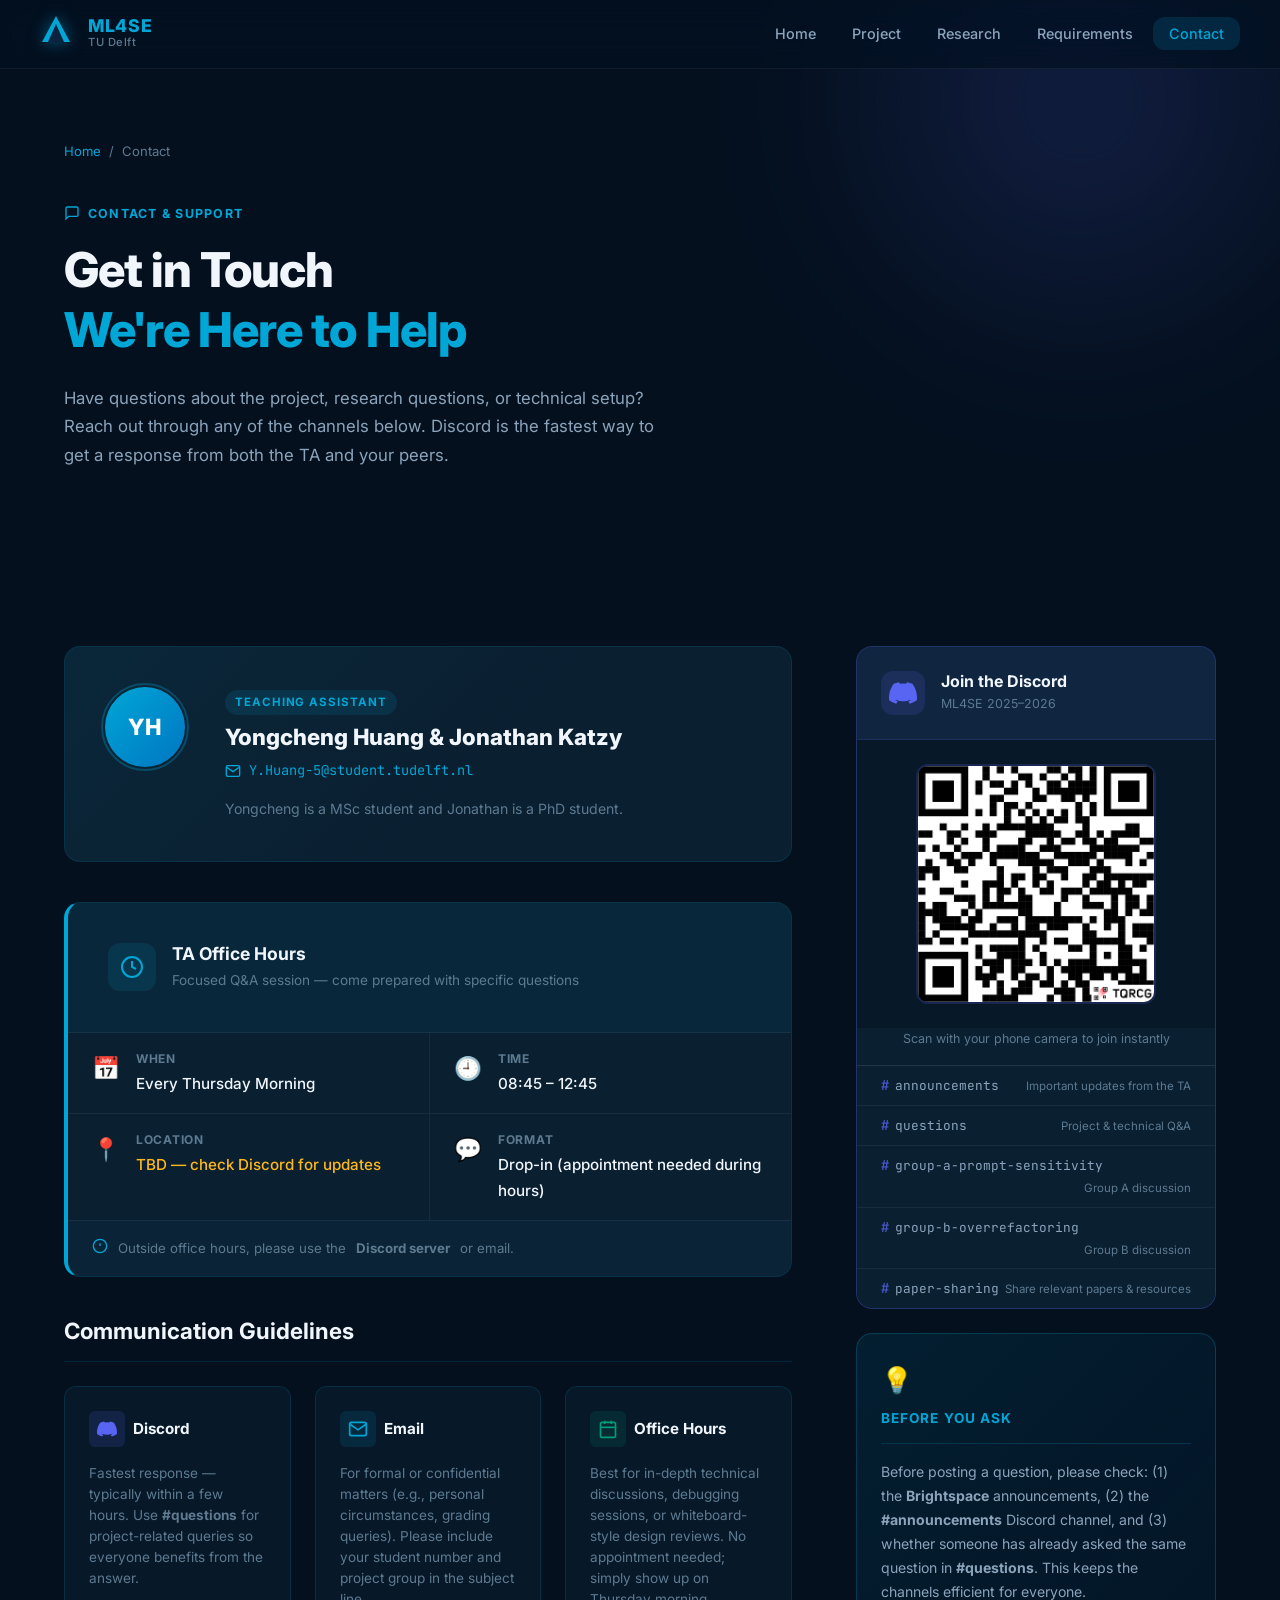
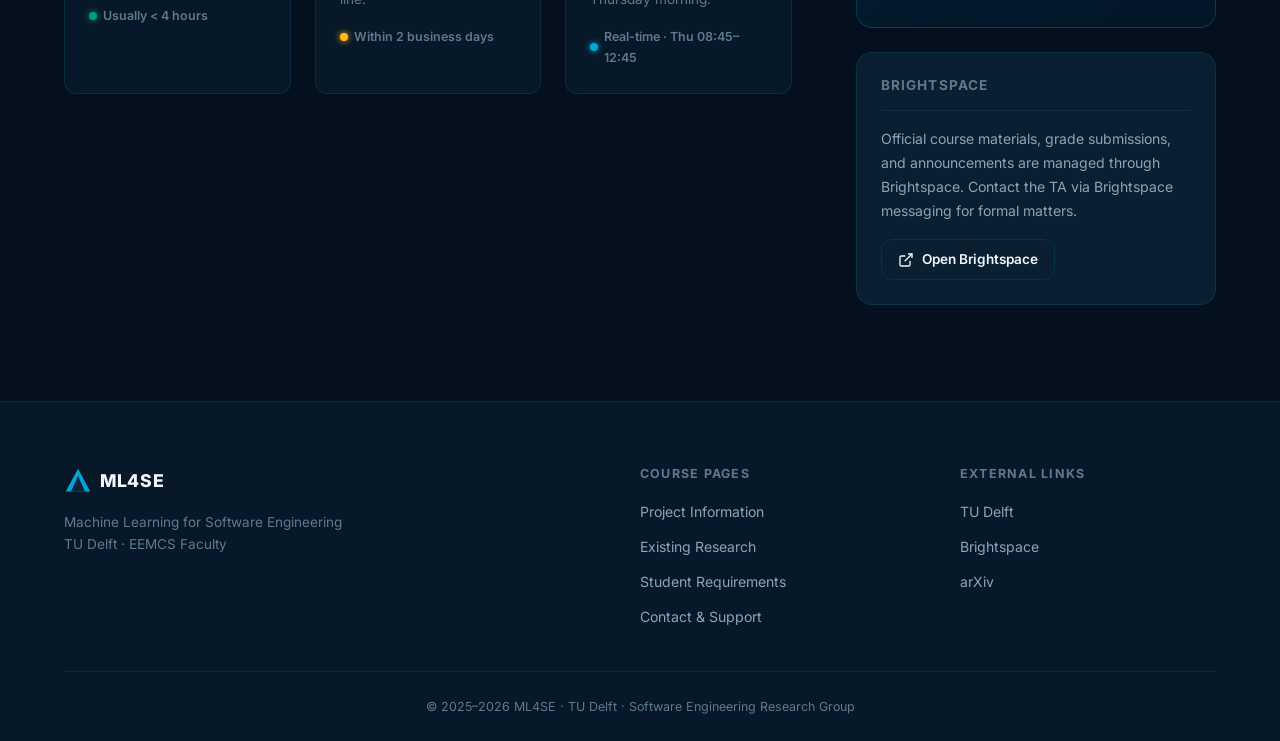
==== commit d2807a10: "Update contact information Update contact information" ====
--- a/contact.html
+++ b/contact.html
@@ -88,8 +88,8 @@
                             </div>
                             <div class="ta-info">
                                 <div class="ta-role-badge">Teaching Assistant</div>
-                                <h2 class="ta-name">Yongcheng Huang</h2>
-                                <a href="mailto:Y.Huang-5@student.tudelft.nl" class="ta-email" id="ta-email">
+                                <h2 class="ta-name">Yongcheng Huang & Jonathan Katzy</h2>
+                                <a href="mailto:Y.Huang-51@student.tudelft.nl" class="ta-email" id="ta-email">
                                     <svg width="16" height="16" viewBox="0 0 24 24" fill="none" stroke="currentColor"
                                         stroke-width="2">
                                         <path
@@ -98,9 +98,7 @@
                                     </svg>
                                     Y.Huang-5@student.tudelft.nl
                                 </a>
-                                <p class="ta-bio">PhD researcher in the Software Engineering Research Group (SERG) at TU
-                                    Delft, specialising in language models for software engineering. Yongcheng is your
-                                    primary point of contact for all project-related questions.</p>
+                                <p class="ta-bio">Yongcheng is a MSc student and Jonathan is a PhD student. </p>
                             </div>
                         </div>
                     </div>
@@ -147,7 +145,7 @@
                                 <div class="oh-detail-icon">💬</div>
                                 <div class="oh-detail-body">
                                     <strong>Format</strong>
-                                    <span>Drop-in (no appointment needed during hours)</span>
+                                    <span>Drop-in (appointment needed during hours)</span>
                                 </div>
                             </div>
                         </div>
@@ -158,8 +156,7 @@
                                 <line x1="12" y1="8" x2="12" y2="12" />
                                 <line x1="12" y1="16" x2="12.01" y2="16" />
                             </svg>
-                            Outside office hours, please use the <strong>Discord server</strong> or email. Response time
-                            via email is within 2 business days.
+                            Outside office hours, please use the <strong>Discord server</strong> or email.
                         </div>
                     </div>
 
@@ -243,7 +240,7 @@
                             </div>
                         </div>
                         <div class="discord-qr-wrap">
-                            <img src="discord_qr.png" alt="Discord server QR code — scan to join the ML4SE community"
+                            <img src="discord.png" alt="Discord server QR code — scan to join the ML4SE community"
                                 class="discord-qr-img" id="discord-qr" />
                         </div>
                         <p class="discord-qr-caption">Scan with your phone camera to join instantly</p>
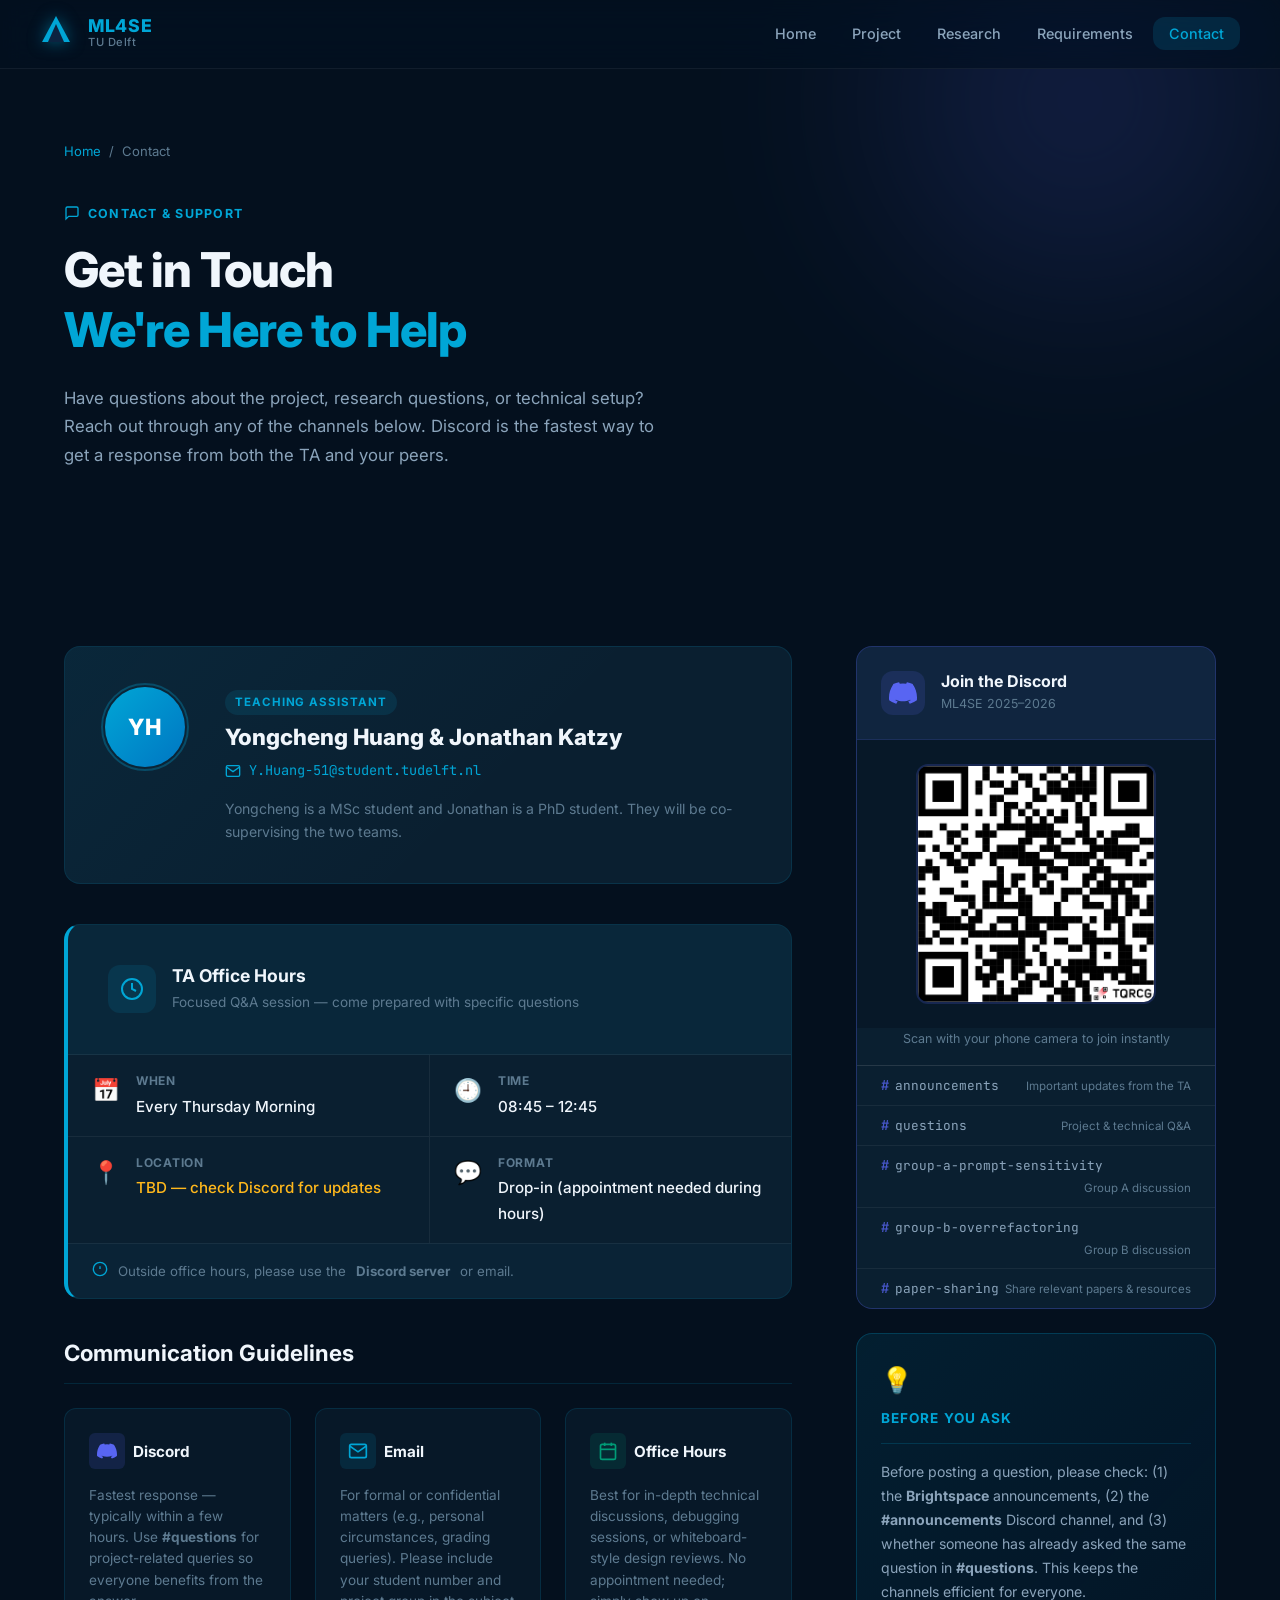
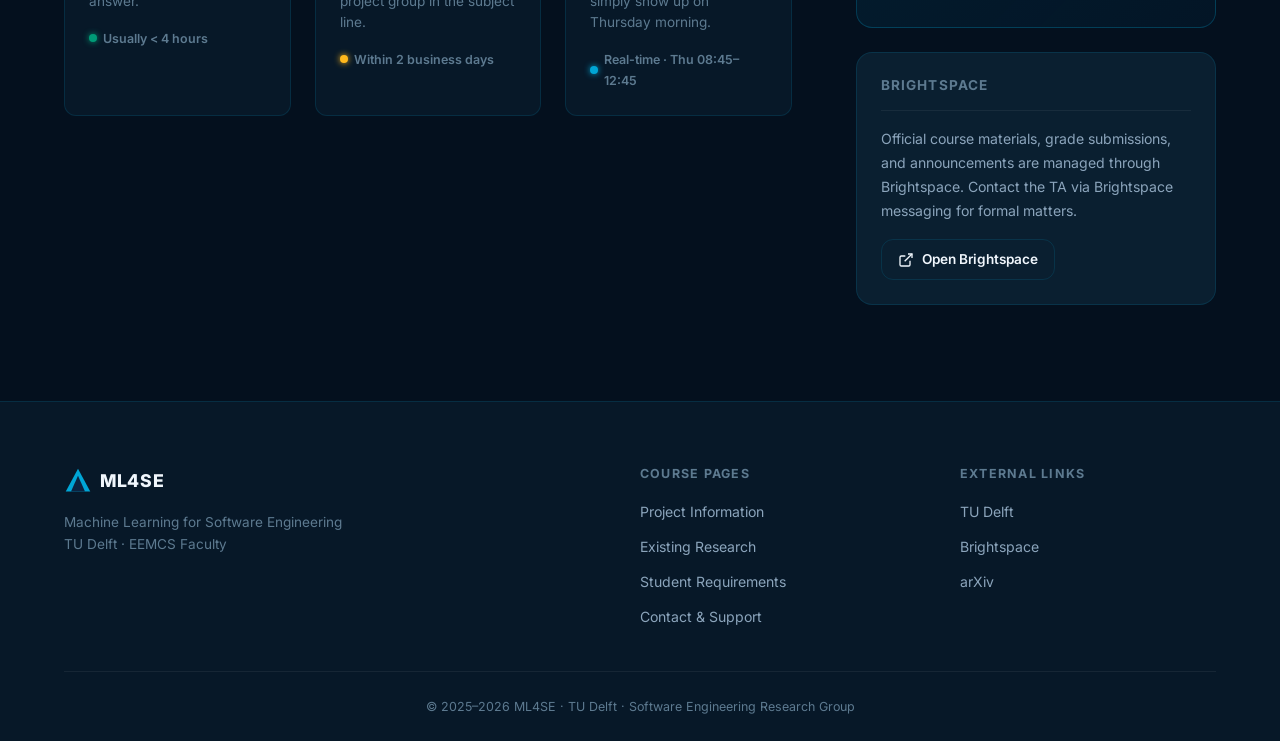
==== commit 5de3e9ad: "Refines project details and adds research questions Updates the project pitch for Group B to clarify" ====
--- a/contact.html
+++ b/contact.html
@@ -96,9 +96,10 @@
                                             d="M4 4h16c1.1 0 2 .9 2 2v12c0 1.1-.9 2-2 2H4c-1.1 0-2-.9-2-2V6c0-1.1.9-2 2-2z" />
                                         <polyline points="22,6 12,13 2,6" />
                                     </svg>
-                                    Y.Huang-5@student.tudelft.nl
+                                    Y.Huang-51@student.tudelft.nl
                                 </a>
-                                <p class="ta-bio">Yongcheng is a MSc student and Jonathan is a PhD student. </p>
+                                <p class="ta-bio">Yongcheng is a MSc student and Jonathan is a PhD student. They will be
+                                    co-supervising the two teams.</p>
                             </div>
                         </div>
                     </div>
